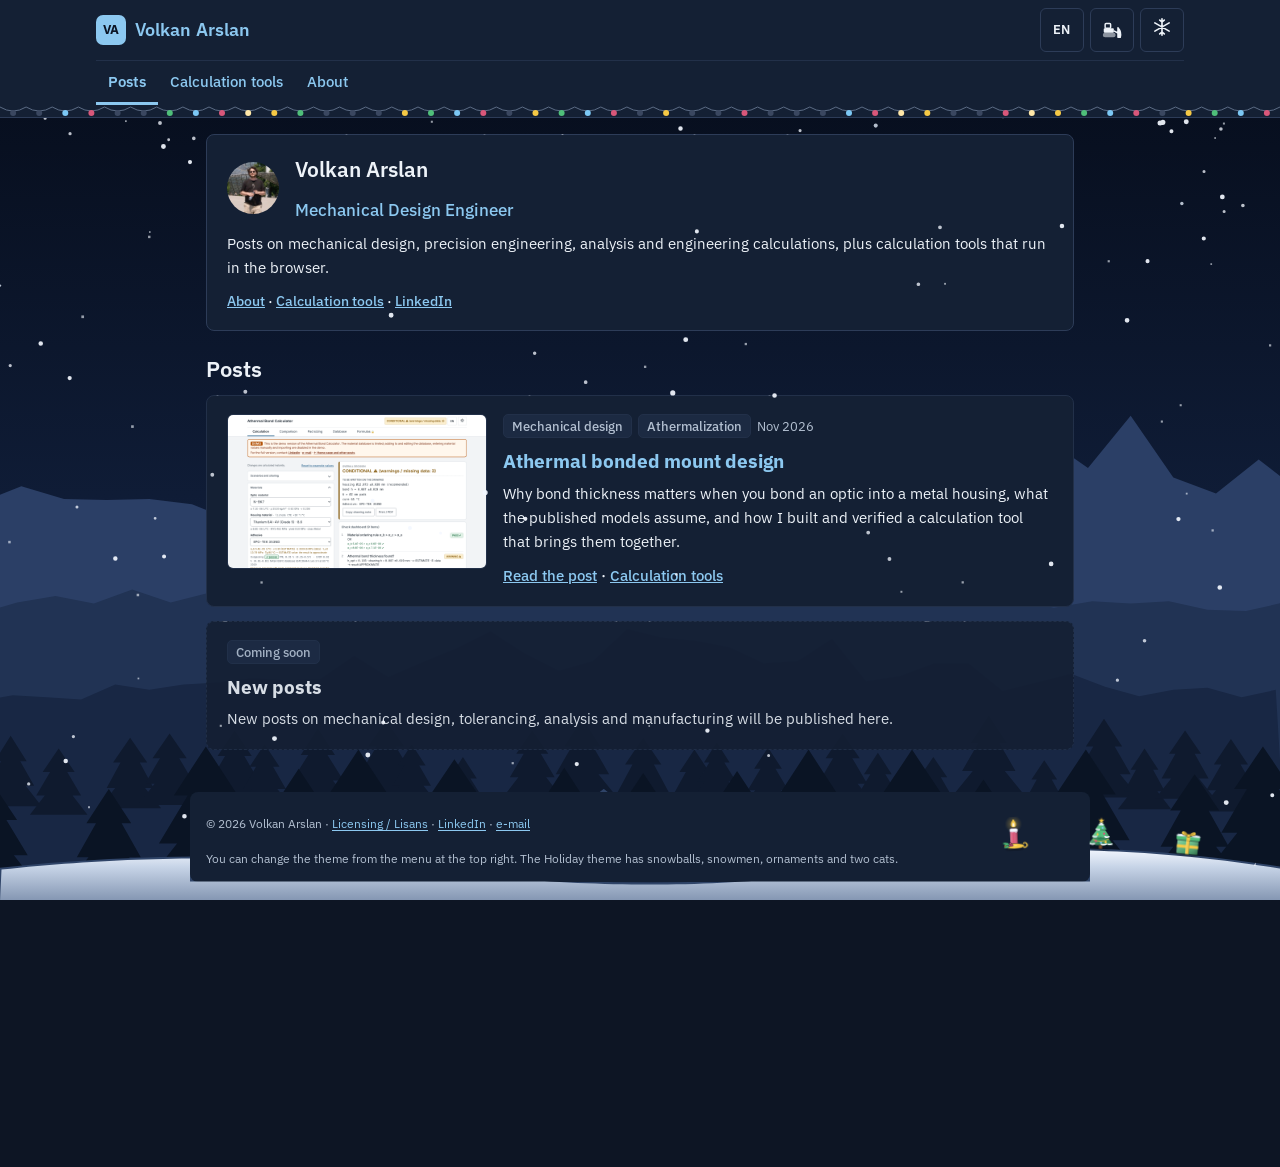
==== index.html @ e4f668a0 "Update index.html" ====
<!DOCTYPE html>
<html lang="en">
<head>
<meta charset="utf-8">
<meta name="viewport" content="width=device-width, initial-scale=1, viewport-fit=cover">
<title>Volkan Arslan — Yazılar</title>
<meta name="description" content="Volkan Arslan, mechanical design engineer: posts on mechanical design, precision engineering, GD&T and analysis, and browser-based engineering calculation tools.">
<meta name="author" content="Volkan Arslan">
<meta property="og:title" content="Volkan Arslan — Yazılar">
<meta property="og:description" content="Volkan Arslan, mechanical design engineer: posts on mechanical design, precision engineering, GD&T and analysis, and browser-based engineering calculation tools.">
<meta property="og:type" content="website">
<link rel="icon" href="data:image/svg+xml,%3Csvg xmlns='http://www.w3.org/2000/svg' viewBox='0 0 32 32'%3E%3Crect width='32' height='32' rx='7' fill='%231d5b88'/%3E%3Ctext x='16' y='21.5' font-family='Arial,sans-serif' font-size='14' font-weight='700' fill='%23fff' text-anchor='middle'%3EVA%3C/text%3E%3C/svg%3E">
<script>try{var __q=new URLSearchParams(location.search),__qt=__q.get("t"),__ql=__q.get("l");if(__qt&&/^(system|light|dark|holiday)$/.test(__qt))localStorage.setItem("va-site-tema",__qt);if(__ql&&/^(en|tr|de)$/.test(__ql))localStorage.setItem("athermal-bag-hesabi-v14-dil",__ql);if(__qt||__ql){__q.delete("t");__q.delete("l");var __s=__q.toString();history.replaceState(null,"",location.pathname+(__s?"?"+__s:"")+location.hash)}}catch(e){}</script>
<script>try{var __t=localStorage.getItem("va-site-tema");if(__t==="light"||__t==="dark"||__t==="holiday"){document.documentElement.setAttribute("data-theme",__t);var __v=false;if(__t==="holiday"){var __s=JSON.parse(localStorage.getItem("athermal-bag-hesabi-v14-yilbasi")||"{}").variant,__h=new Date().getHours();__v=__s==="day"||(__s!=="night"&&__h>=9&&__h<16&&!(window.matchMedia&&matchMedia("(prefers-color-scheme: dark)").matches))}if(__v)document.documentElement.setAttribute("data-hol-var","day");document.documentElement.style.colorScheme=__t==="holiday"?(__v?"light":"dark"):__t}}catch(e){}try{var __l=localStorage.getItem("athermal-bag-hesabi-v14-dil");document.documentElement.setAttribute("lang",__l==="tr"||__l==="de"?__l:"en")}catch(e){document.documentElement.setAttribute("lang","en")}</script>
<link rel="stylesheet" href="https://fonts.googleapis.com/css2?family=IBM+Plex+Mono:wght@400;500&family=IBM+Plex+Sans:wght@400;500;600&display=swap" media="print" onload="this.media='all'">
<link rel="stylesheet" href="assets/site.css">
</head>
<body>
<div id="app" class="site" data-page="home">
  <a class="skip" href="#main">İçeriğe geç</a>
  <header class="top">
    <div class="wrap">
      <div class="row1">
        <div>
          <h1><a class="brand" href="index.html" translate="no"><span class="mono" aria-hidden="true">VA</span>Volkan Arslan</a></h1>
        </div>
        <div class="hdrR">
          <div class="themebox langbox" translate="no">
            <button type="button" class="themebtn langbtn" id="langBtn" aria-haspopup="true" aria-expanded="false" aria-controls="langMenu" aria-label="Language / Dil: English">EN</button>
            <div class="thememenu langmenu" id="langMenu" role="radiogroup" aria-label="Language / Dil" hidden>
              <button type="button" role="radio" aria-checked="true" data-lang-opt="en" lang="en">English</button>
              <button type="button" role="radio" aria-checked="false" data-lang-opt="de" lang="de">Deutsch</button>
              <button type="button" role="radio" aria-checked="false" data-lang-opt="tr" lang="tr">Türkçe</button>
            </div>
          </div>
          <div class="themebox">
            <button type="button" class="themebtn" id="themeBtn" aria-haspopup="true" aria-expanded="false" aria-controls="themePop" aria-label="Tema: Sistem"><span id="themeIco" aria-hidden="true"></span></button>
            <div class="thememenu" id="themePop" hidden>
              <div id="themeMenu" role="radiogroup" aria-label="Tema">
                <button type="button" role="radio" aria-checked="true" data-theme-opt="system">Sistem</button>
                <button type="button" role="radio" aria-checked="false" data-theme-opt="light">Açık</button>
                <button type="button" role="radio" aria-checked="false" data-theme-opt="dark">Koyu</button>
                <button type="button" role="radio" aria-checked="false" data-theme-opt="holiday">Yılbaşı</button>
              </div>
              <div id="holMenuX" class="thx" hidden>
                <button type="button" id="holRunBtn" aria-pressed="true">Karı durdur</button>
                <button type="button" id="holSetBtn" aria-haspopup="dialog">Yılbaşı efektleri…</button>
              </div>
            </div>
          </div>
        </div>
      </div>
      <nav class="tabs sitenav" aria-label="Site">
        <a href="index.html" data-nav="home">Yazılar</a>
        <a href="tools.html" data-nav="tools">Hesaplama araçları</a>
        <a href="about.html" data-nav="about">Hakkımda</a>
      </nav>
    </div>
  </header>
  <main class="wrap site-main" id="main">
    <div role="tabpanel" id="sitePane" aria-label="İçerik">
      <section class="card intro" aria-labelledby="introName">
        <div class="hero-id">
          <img class="avatar sm" src="assets/avatar.jpg" alt="Volkan Arslan" width="240" height="240">
          <div>
            <p class="intro-name" id="introName"><span translate="no">Volkan Arslan</span></p>
            <p class="hero-role">Mekanik Tasarım Mühendisi</p>
          </div>
        </div>
        <p>Mekanik tasarım, hassas mühendislik, analiz ve mühendislik hesapları üzerine yazılar ve tarayıcıda çalışan hesap araçları.</p>
        <p class="intro-links"><a href="about.html">Hakkımda</a> · <a href="tools.html">Hesaplama araçları</a> · <a href="https://www.linkedin.com/in/arslanvolkan" target="_blank" rel="noopener noreferrer">LinkedIn</a></p>
      </section>

      <section id="posts" aria-labelledby="h-posts">
        <h2 class="feed-h" id="h-posts">Yazılar</h2>
        <article class="card post-card feed">
          <a class="pc-img" href="posts/athermal-bonding.html" tabindex="-1" aria-hidden="true"><img src="assets/athermal-demo.png" alt="" width="1280" height="760" loading="lazy"></a>
          <div class="pc-body">
            <p class="pc-meta"><span class="tag">Mekanik tasarım</span> <span class="tag">Athermalizasyon</span> <span class="pc-date">Kasım 2026</span></p>
            <h3><a href="posts/athermal-bonding.html">Athermal yapıştırma tasarımı</a></h3>
            <p>Optiği metal yuvaya yapıştırırken bağ kalınlığı neden önemli, literatürdeki modeller neyi varsayıyor ve bunları bir araya getiren bir hesap aracını nasıl kurup doğruladım.</p>
            <p class="pc-links"><a href="posts/athermal-bonding.html">Yazıyı oku</a> · <a href="tools.html">Hesaplama araçları</a></p>
          </div>
        </article>
        <article class="card post-card feed soon">
          <div class="pc-body">
            <p class="pc-meta"><span class="tag">Yakında</span></p>
            <h3>Yeni yazılar</h3>
            <p>Mekanik tasarım, toleranslandırma, analiz ve üretim üzerine yeni yazılar burada yayınlanacak.</p>
          </div>
        </article>
      </section>
    </div>
  </main>
  <footer class="wrap">
    <p><span translate="no">© 2026 Volkan Arslan</span> · <a href="license.html">Licensing / Lisans</a> · <a href="https://www.linkedin.com/in/arslanvolkan" target="_blank" rel="noopener noreferrer">LinkedIn</a> · <a href="#" class="site-mail">e-posta</a></p>
    <p>Temayı sağ üstteki menüden değiştirebilirsiniz. Yılbaşı temasında kar topu, kardan adam, süsler ve iki kedi var.</p>
  </footer>
</div>
<script src="assets/site.js"></script>
</body>
</html>
---- assets/site.css ----
:root{
  color-scheme: light;
  --bg:#f2f4f6; --surface:#ffffff; --surface2:#e9edf1; --ink:#15202b; --ink2:#46535f; --line:#cfd7de; --line2:#e1e6ea; --field-line:#7d8a96; --ph:#5d6a76;
  --accent:#1d5b88; --accent-ink:#ffffff; --focus:#0b63c4;
  --ok:#14683a; --ok-bg:#e1f2e7; --warn:#7f5200; --warn-bg:#fcefcf; --fail:#a1242a; --fail-bg:#fae3e2;
  --nodata:#46525d; --nodata-bg:#e4e9ed; --info:#195689; --info-bg:#dfecf8;
  --c-bond:#b4500f; --c-d1:#16783d; --c-d2:#7a3fa8; --c-d3:#8a6200; --c-d4:#b0177d; --c-d5:#1a6aa8; --asm:#9a4a08; --asm-bg:#fde3c8; --sel-bg:#fff2cc; --hatch:#aab4be;
  --font:'IBM Plex Sans', system-ui, -apple-system, 'Segoe UI', Roboto, 'Noto Sans', Arial, sans-serif;
  --mono:'IBM Plex Mono', ui-monospace, 'SF Mono', Menlo, Consolas, 'Roboto Mono', 'Noto Sans Mono', 'DejaVu Sans Mono', 'Droid Sans Mono', monospace;
}
@media (prefers-color-scheme: dark){
  :root:not([data-theme="light"]){
    color-scheme: dark;
    --bg:#10151a; --surface:#182028; --surface2:#212b35; --ink:#e5ebf0; --ink2:#a2afbc; --line:#334150; --line2:#27323d; --field-line:#6d7f91; --ph:#98a6b3;
    --accent:#74b3e4; --accent-ink:#0c1218; --focus:#8cc4f5;
    --ok:#83d6a0; --ok-bg:#16301f; --warn:#f0c468; --warn-bg:#3a2d0f; --fail:#ff9d9a; --fail-bg:#3f1c1c;
    --nodata:#aab5c0; --nodata-bg:#28323b; --info:#8fc4f3; --info-bg:#172c41;
  --c-bond:#f2a15f; --c-d1:#7fd79e; --c-d2:#c9a0ee; --c-d3:#e8c15a; --c-d4:#ffb3e6; --c-d5:#5fd4d0; --asm:#f5b27a; --asm-bg:#4a2c12; --sel-bg:#3b3515; --hatch:#4b5a68;
  }
}
/* açık tema açıkça seçildiyse (sistem koyu olsa da) tüm değişkenler yeniden yazılır: tarayıcıdaki iç içe medya/:not işleme farklarına bağlı kalmaz */
:root[data-theme="light"]{

  color-scheme: light;
  --bg:#f2f4f6; --surface:#ffffff; --surface2:#e9edf1; --ink:#15202b; --ink2:#46535f; --line:#cfd7de; --line2:#e1e6ea; --field-line:#7d8a96; --ph:#5d6a76;
  --accent:#1d5b88; --accent-ink:#ffffff; --focus:#0b63c4;
  --ok:#14683a; --ok-bg:#e1f2e7; --warn:#7f5200; --warn-bg:#fcefcf; --fail:#a1242a; --fail-bg:#fae3e2;
  --nodata:#46525d; --nodata-bg:#e4e9ed; --info:#195689; --info-bg:#dfecf8;
  --c-bond:#b4500f; --c-d1:#16783d; --c-d2:#7a3fa8; --c-d3:#8a6200; --c-d4:#b0177d; --c-d5:#1a6aa8; --asm:#9a4a08; --asm-bg:#fde3c8; --sel-bg:#fff2cc; --hatch:#aab4be;
  --font:'IBM Plex Sans', system-ui, -apple-system, 'Segoe UI', Roboto, 'Noto Sans', Arial, sans-serif;
  --mono:'IBM Plex Mono', ui-monospace, 'SF Mono', Menlo, Consolas, 'Roboto Mono', 'Noto Sans Mono', 'DejaVu Sans Mono', 'Droid Sans Mono', monospace;
}
:root[data-theme="dark"]{
  color-scheme: dark;
  --bg:#10151a; --surface:#182028; --surface2:#212b35; --ink:#e5ebf0; --ink2:#a2afbc; --line:#334150; --line2:#27323d; --field-line:#6d7f91; --ph:#98a6b3;
  --accent:#74b3e4; --accent-ink:#0c1218; --focus:#8cc4f5;
  --ok:#83d6a0; --ok-bg:#16301f; --warn:#f0c468; --warn-bg:#3a2d0f; --fail:#ff9d9a; --fail-bg:#3f1c1c;
  --nodata:#aab5c0; --nodata-bg:#28323b; --info:#8fc4f3; --info-bg:#172c41;
  --c-bond:#f2a15f; --c-d1:#7fd79e; --c-d2:#c9a0ee; --c-d3:#e8c15a; --c-d4:#ffb3e6; --c-d5:#5fd4d0; --asm:#f5b27a; --asm-bg:#4a2c12; --sel-bg:#3b3515; --hatch:#4b5a68;
}
/* Yılbaşı teması (dekor renkleri --hx-* yalnız holiday.js içinde): palet ayrı bir jeton kümesi; açık "karlı gün" türevi aynı adlarla eklenebilir */
:root[data-theme="holiday"]{
  color-scheme: dark;
  --bg:#0d1524; --surface:#142034; --surface2:#1c2a42; --ink:#edf2f8; --ink2:#b2bfd0; --line:#2d3c58; --line2:#223049; --field-line:#7a8dab; --ph:#9dabbf;
  --accent:#8cc8f0; --accent-ink:#0b1424; --focus:#ffd479;
  --ok:#83d6a0; --ok-bg:#16301f; --warn:#f0c468; --warn-bg:#3a2d0f; --fail:#ff9d9a; --fail-bg:#3f1c1c;
  --nodata:#aab5c0; --nodata-bg:#28323b; --info:#8fc4f3; --info-bg:#172c41;
  --c-bond:#f2a15f; --c-d1:#7fd79e; --c-d2:#c9a0ee; --c-d3:#e8c15a; --c-d4:#ffb3e6; --c-d5:#5fd4d0; --asm:#f5b27a; --asm-bg:#4a2c12; --sel-bg:#3b3515; --hatch:#4b5a68;
}
/* Yılbaşı "karlı gün" varyantı: aynı jeton adları, ayrı blok; seçim ayarlar panelinden (data-hol-var="day") */
:root[data-theme="holiday"][data-hol-var="day"]{
  color-scheme: light;
  --bg:#e4edf7; --surface:#f8fbff; --surface2:#e6eef8; --ink:#14202e; --ink2:#415163; --line:#b5c5d8; --line2:#d3deea; --field-line:#6a7e96; --ph:#51627a;
  --accent:#1a5a91; --accent-ink:#ffffff; --focus:#0b63c4;
  --ok:#14683a; --ok-bg:#e1f2e7; --warn:#7f5200; --warn-bg:#fcefcf; --fail:#a1242a; --fail-bg:#fae3e2;
  --nodata:#46525d; --nodata-bg:#e4e9ed; --info:#195689; --info-bg:#dfecf8;
  --c-bond:#b4500f; --c-d1:#16783d; --c-d2:#7a3fa8; --c-d3:#8a6200; --c-d4:#b0177d; --c-d5:#1a6aa8; --asm:#9a4a08; --asm-bg:#fde3c8; --sel-bg:#fff2cc; --hatch:#aab4be;
}
*{box-sizing:border-box}
[hidden]{display:none !important}
html{-webkit-text-size-adjust:100%}
body{margin:0;background:var(--bg);color:var(--ink);font:15px/1.45 var(--font);font-variant-numeric:tabular-nums;overflow-x:hidden}
button,input,select{font:inherit;color:inherit}
:focus-visible{outline:3px solid var(--focus);outline-offset:2px;border-radius:4px}
.wrap{max-width:1120px;margin:0 auto;padding-left:max(16px, env(safe-area-inset-left, 0px));padding-right:max(16px, env(safe-area-inset-right, 0px))}

/* üst çubuk */
.top{position:sticky;top:env(safe-area-inset-top, 0px);z-index:30;background:var(--surface);border-bottom:1px solid var(--line)}
.top .row1{display:flex;align-items:center;justify-content:space-between;gap:10px;padding-top:3px;padding-bottom:3px}
.top .row1>div{min-width:0}
.top h1{font-size:15px;line-height:1.2;margin:0;font-weight:600;letter-spacing:.005em;overflow:hidden;display:-webkit-box;-webkit-box-orient:vertical;-webkit-line-clamp:2;line-clamp:2;overflow-wrap:anywhere}
.chip{display:inline-block;border-radius:5px;padding:3px 9px;font-weight:600;font-size:13px;line-height:1.35;border:1px solid transparent;white-space:nowrap}
.top .chip{min-height:44px;display:inline-flex;align-items:center;flex:none;cursor:pointer}
.top .chip .cf{display:none}
.s-ok{color:var(--ok);background:var(--ok-bg);border-color:var(--ok);border-color:color-mix(in srgb,var(--ok) 35%,transparent)}
.s-warn{color:var(--warn);background:var(--warn-bg);border-color:var(--warn);border-color:color-mix(in srgb,var(--warn) 35%,transparent)}
.s-fail{color:var(--fail);background:var(--fail-bg);border-color:var(--fail);border-color:color-mix(in srgb,var(--fail) 35%,transparent)}
.s-nodata{color:var(--nodata);background:var(--nodata-bg);border-color:var(--nodata);border-color:color-mix(in srgb,var(--nodata) 35%,transparent)}
.s-info{color:var(--info);background:var(--info-bg);border-color:var(--info);border-color:color-mix(in srgb,var(--info) 35%,transparent)}
.s-none{color:var(--ink2);background:transparent;border-color:var(--line)}
.tabs{display:flex;gap:0;border-top:1px solid var(--line2)}
.tabs button{flex:1 1 auto;min-width:0;padding:0 6px;min-height:44px;background:transparent;border:0;border-bottom:3px solid transparent;font-weight:500;color:var(--ink2);cursor:pointer}
.tabs button[aria-selected="true"]{color:var(--ink);border-bottom-color:var(--accent);font-weight:600}

/* düzen */
main{display:grid;grid-template-columns:minmax(0,1fr);gap:16px;padding-top:14px;padding-bottom:40px}
#app[data-view="in"] #outPane,#app[data-view="in"] #cmpPane,#app[data-view="in"] #dbPane,#app[data-view="in"] #adhPane,#app[data-view="in"] #fxPane{display:none}
#app[data-view="out"] #inPane,#app[data-view="out"] #cmpPane,#app[data-view="out"] #dbPane,#app[data-view="out"] #adhPane,#app[data-view="out"] #fxPane{display:none}
#app[data-view="cmp"] #inPane,#app[data-view="cmp"] #outPane,#app[data-view="cmp"] #dbPane,#app[data-view="cmp"] #adhPane,#app[data-view="cmp"] #fxPane{display:none}
#app[data-view="db"] #inPane,#app[data-view="db"] #outPane,#app[data-view="db"] #cmpPane,#app[data-view="db"] #adhPane,#app[data-view="db"] #fxPane{display:none}
#app[data-view="adh"] #inPane,#app[data-view="adh"] #outPane,#app[data-view="adh"] #cmpPane,#app[data-view="adh"] #dbPane,#app[data-view="adh"] #fxPane{display:none}
#app[data-view="fx"] #inPane,#app[data-view="fx"] #outPane,#app[data-view="fx"] #cmpPane,#app[data-view="fx"] #dbPane,#app[data-view="fx"] #adhPane{display:none}
.tabs .td{display:none}
@media (min-width:900px){
  .tabs #tabOut{display:none}
  .tabs .tm{display:none}.tabs .td{display:inline}
  .tabs button{flex:0 0 auto;padding:0 26px}
  main{grid-template-columns:minmax(340px,430px) 1fr;align-items:start;gap:22px}
  #app[data-view="in"] #outPane,#app[data-view="in"] #inPane,#app[data-view="out"] #outPane,#app[data-view="out"] #inPane{display:block}
  #app[data-view="in"] #cmpPane,#app[data-view="out"] #cmpPane,#app[data-view="in"] #adhPane,#app[data-view="out"] #adhPane,#app[data-view="in"] #fxPane,#app[data-view="out"] #fxPane{display:none}
  #app[data-view="cmp"] main,#app[data-view="db"] main,#app[data-view="adh"] main,#app[data-view="fx"] main{grid-template-columns:minmax(0,1fr)}
  #app[data-view="cmp"] #cmpPane,#app[data-view="db"] #dbPane,#app[data-view="adh"] #adhPane,#app[data-view="fx"] #fxPane{display:block}
  #cmp .cards{display:none}#cmp .cmpt{display:block}#cmp .wideonly{display:inline-block}
  .top .chip{max-width:none;min-height:34px}
  .top .chip .cf{display:inline}.top .chip .cs{display:none}
    .top .row1{padding-top:8px;padding-bottom:8px}
    .top h1{font-size:18px}
  #outPane{position:sticky;top:calc(var(--hdr, 56px) + 12px);max-height:calc(100vh - var(--hdr, 56px) - 24px);max-height:calc(100dvh - var(--hdr, 56px) - 24px);overflow:auto;overscroll-behavior:contain;padding-right:2px}
}

/* girdiler */
details.grp{background:var(--surface);border:1px solid var(--line);border-radius:8px;margin-bottom:10px}
details.grp>summary{list-style:none;cursor:pointer;padding:12px 14px;min-height:44px;font-weight:600;display:flex;align-items:center;justify-content:space-between;gap:8px}
details.grp>summary::-webkit-details-marker{display:none}
details.grp>summary .gt{flex:1;min-width:0}
.gb{display:inline-flex;align-items:center;gap:8px;flex:none}
.badge{font-size:12px;font-weight:500;color:var(--info);background:var(--info-bg);border-radius:10px;padding:1px 8px;white-space:nowrap}
.dot{width:10px;height:10px;border-radius:50%;background:var(--fail);flex:none}
.inhead{display:flex;align-items:center;justify-content:space-between;gap:10px;margin-bottom:8px}
.inhead .tgl{display:flex;align-items:center;gap:8px;min-height:40px;font-size:13px;color:var(--ink2);cursor:pointer}
.tgl{display:flex;align-items:center;gap:8px;min-height:44px;margin-top:4px;font-size:13px;color:var(--ink2);cursor:pointer}
.tgl input{width:22px;height:22px;flex:none;accent-color:var(--accent)}
.notice{font-size:12.5px;color:var(--info);background:var(--info-bg);border-radius:5px;padding:4px 8px;margin-top:4px}
.hint{margin:0}
.lnk{white-space:nowrap;background:none;border:0;padding:0 2px;min-height:40px;color:var(--accent);text-decoration:underline;cursor:pointer;font-size:14px;text-align:left}
.undo{display:flex;align-items:center;justify-content:space-between;gap:10px;background:var(--info-bg);color:var(--info);border-radius:6px;padding:2px 12px;margin-bottom:10px;font-size:14px}
details.grp>summary::after,details.xp>summary::after{content:"";width:8px;height:8px;border-right:2px solid var(--ink2);border-bottom:2px solid var(--ink2);transform:rotate(45deg);margin-right:3px;flex:none;transition:transform .12s}
details[open]>summary::after{transform:rotate(-135deg)}
details.grp .body{padding:2px 14px 14px;display:grid;grid-template-columns:minmax(0,1fr);gap:12px}
details.grp .body>*{min-width:0}
.fld{display:block}
.fld .lab{display:block;font-size:13px;color:var(--ink2);margin-bottom:3px}
.fld .lab b{font-weight:600;color:var(--ink)}
.fld .opt{display:inline-block;font-size:11px;line-height:1.5;color:var(--ink2);border:1px solid var(--line);border-radius:4px;padding:0 5px;margin-left:6px;vertical-align:1px;font-weight:400}
.fld .sym{font-family:var(--mono);font-size:12px;color:var(--ink2);margin-left:4px}
.ctl{min-width:0;max-width:100%;display:flex;align-items:stretch;border:1px solid var(--field-line);border-radius:6px;background:var(--surface);min-height:44px}
.ctl:focus-within{border-color:var(--focus);box-shadow:0 0 0 2px var(--focus);box-shadow:0 0 0 2px color-mix(in srgb,var(--focus) 35%,transparent)}
.ctl input,.ctl select{flex:1;min-width:0;background:transparent;border:0;padding:8px 10px;outline:none;font-variant-numeric:tabular-nums;font-size:16px}
.ctl input::placeholder{color:var(--ph);opacity:1}
.ctl select{width:100%;max-width:100%;text-overflow:ellipsis;appearance:auto}
.ctl .unit{display:flex;align-items:center;padding:0 10px;color:var(--ink2);font-size:13px;border-left:1px solid var(--line2);white-space:nowrap}
.ctl.bad{border-color:var(--fail);box-shadow:0 0 0 1px var(--fail)}
.fld .meta{font-size:12px;color:var(--ink2);margin-top:4px;overflow-wrap:anywhere}
.fld .meta.warnx{color:var(--warn)}
.fld .err{font-size:12px;color:var(--fail);margin-top:3px}
.hint{font-size:12px;color:var(--ink2);margin:0 0 2px}
.btnrow{display:flex;gap:8px;flex-wrap:wrap;margin-top:6px}
.btn{min-height:44px;padding:0 14px;border-radius:6px;border:1px solid var(--field-line);background:var(--surface);cursor:pointer;font-weight:500}
.btn:hover{background:var(--surface2)}

/* sonuçlar */
.card{background:var(--surface);border:1px solid var(--line);border-radius:8px;padding:14px;margin-bottom:12px}
.card h2{font-size:14px;margin:0 0 8px;font-weight:600;letter-spacing:.01em;color:var(--ink2);text-transform:none}
.verdict{border-left-width:6px}
.verdict.v-ok{border-left-color:var(--ok)}.verdict.v-warn{border-left-color:var(--warn)}.verdict.v-fail{border-left-color:var(--fail)}
.verdict .big{font-size:21px;font-weight:600;line-height:1.25;margin:2px 0 6px}
.verdict.v-ok .big{color:var(--ok)}.verdict.v-warn .big{color:var(--warn)}.verdict.v-fail .big{color:var(--fail)}
.note-line{font-size:13px;color:var(--ink2);margin:6px 0 0}
.draw{margin-top:10px;border-top:1px dashed var(--line);padding-top:10px}
.draw .t{font-size:12px;font-weight:600;color:var(--ink2);margin-bottom:5px}
.draw ul{list-style:none;margin:0;padding:0;display:grid;gap:4px}
.draw li{font-family:var(--mono);font-size:14px;overflow-wrap:anywhere}
.draw .warnbox{font-size:14px;color:var(--warn);background:var(--warn-bg);border-radius:6px;padding:8px 10px}
.invbox{color:var(--fail);background:var(--fail-bg);border:1px solid var(--fail);border:1px solid color-mix(in srgb,var(--fail) 40%,transparent);border-radius:6px;padding:10px 12px;margin-top:8px}
.invbox ul{margin:6px 0 0;padding-left:20px}
.invbox .lnk{white-space:normal;color:var(--fail);display:inline;min-height:0;padding:6px 0;font-size:inherit;line-height:1.5}
.invbox li{padding:2px 0}
ol.dash{list-style:none;margin:0;padding:0}
ol.dash>li{border-top:1px solid var(--line2)}
ol.dash>li:first-child{border-top:0}
ol.dash>li.dsep{border-top:2px solid var(--line);padding:10px 0 2px}
.dsh{font-size:12px;font-weight:600;text-transform:uppercase;letter-spacing:.04em;color:var(--ink2)}
ol.dash>li.dsep p{margin:3px 0 0;color:var(--ink2)}
ol.dash details>summary{list-style:none;cursor:pointer;display:grid;grid-template-columns:22px minmax(0,1fr) auto;gap:8px;align-items:start;padding:10px 0;min-height:44px}
ol.dash details>summary::-webkit-details-marker{display:none}
.dash .no{font-family:var(--mono);font-size:13px;color:var(--ink2);padding-top:2px}
.dash .lbl{font-weight:500}
.dash .val{font-size:14px;color:var(--ink);overflow-wrap:anywhere;margin-top:1px}
.dash .num{font-family:var(--mono);font-size:13.5px}
.dash .chip{font-size:12px;margin-top:1px}
.dash .more{padding:0 0 12px 30px;font-size:13px;color:var(--ink2)}
.dash .more p{margin:0 0 7px}
.dash .more p.k{margin-bottom:5px}
.dash .more .k{font-weight:600;color:var(--ink)}
.recs{list-style:none;margin:0;padding:0;display:grid;gap:10px}
.recs li{font-size:14px;padding-left:12px;border-left:3px solid var(--line)}
.recs li.f-fail{border-left-color:var(--fail)}.recs li.f-warn{border-left-color:var(--warn)}.recs li.f-nodata{border-left-color:var(--nodata)}.recs li.f-info{border-left-color:var(--info)}.recs li.f-ok{border-left-color:var(--ok)}
.recs p{margin:2px 0 4px}
.recs ul.split{margin:2px 0 0;padding-left:18px}.recs ul.split li{border:0;padding:0 0 5px;font-size:14px}
.recs details.more2>summary{cursor:pointer;color:var(--accent);font-size:13px;min-height:32px;display:flex;align-items:center}
.recs .rh{font-weight:600;font-size:13px;margin-bottom:1px}
details.xp{background:var(--surface);border:1px solid var(--line);border-radius:8px;margin-bottom:8px}
details.xp>summary{list-style:none;cursor:pointer;padding:11px 14px;min-height:44px;font-weight:600;display:flex;align-items:center;justify-content:space-between;gap:8px}
details.xp>summary::-webkit-details-marker{display:none}
details.xp .body{padding:0 14px 14px;font-size:13.5px}
.tw{overflow-x:auto;-webkit-overflow-scrolling:touch;margin:6px 0 8px}
table{border-collapse:collapse;width:100%;font-size:13px}
th,td{text-align:left;padding:5px 8px;border-bottom:1px solid var(--line2);vertical-align:top}
th{font-weight:600;color:var(--ink2);font-size:12px;white-space:nowrap}
td.n,th.n{text-align:right;white-space:nowrap;font-family:var(--mono);font-size:12.5px}
tr.hl td{background:var(--info-bg)}
.kv{display:grid;grid-template-columns:minmax(7rem,1fr) minmax(0,auto);gap:3px 12px;margin:6px 0}
.kv .k{color:var(--ink2);overflow-wrap:anywhere}
.kv .v{text-align:right;font-family:var(--mono);font-size:12.5px;white-space:normal;overflow-wrap:anywhere;min-width:0;max-width:100%}
.sub{font-size:12px;font-weight:600;color:var(--ink2);margin:12px 0 2px}
.small{font-size:12px;color:var(--ink2)}
.src{font-size:12px;color:var(--ink2);margin:6px 0 0;overflow-wrap:anywhere}
footer{padding:14px 0 28px;font-size:12px;color:var(--ink2)}
footer p{margin:0 0 4px}
@media (prefers-reduced-motion:reduce){*{transition:none!important}}

/* grafikler */
.gwrap{display:grid;grid-template-columns:minmax(0,1fr);gap:16px}
.gcard{container-type:inline-size}
@container (min-width:820px){.gwrap{grid-template-columns:repeat(2,minmax(0,1fr))}}
.gt{font-size:13px;font-weight:600;color:var(--ink2);margin-bottom:4px}
svg.chart{display:block;width:100%;height:auto;max-width:720px;margin:0 auto;overflow:visible}
svg .ln{fill:none;stroke-width:1.6;vector-effect:non-scaling-stroke;stroke-linejoin:round}
svg .ln.lens{stroke:var(--accent);stroke-width:3}
svg .ln.housing{stroke:var(--ink);stroke-width:2}
svg .ln.bond,svg .ln.pad{stroke:var(--c-bond);stroke-width:1.6}
svg .ln.hole{stroke:var(--fail);stroke-width:1.8;stroke-dasharray:7 2 1.5 2}
svg .hline{stroke:var(--hatch);stroke-width:1}svg .hatchfill{stroke:none}
svg .ln.axis{stroke:var(--ink2);stroke-width:.8;stroke-dasharray:6 3}
svg .ln.tol{stroke:var(--fail);stroke-width:1.2}
svg .dash{stroke-dasharray:5 3}
svg .ln.d1{stroke:var(--c-d1);stroke-width:1.8}svg .ln.d2{stroke:var(--c-d2);stroke-width:1.8}svg .ln.d3{stroke:var(--c-d3);stroke-width:1.8}svg .ln.d4{stroke:var(--c-d4);stroke-width:1.8}svg .ln.d5{stroke:var(--c-d5);stroke-width:1.8}
svg text{stroke:none;stroke-dasharray:none;font-variant-numeric:tabular-nums}
svg text[aria-hidden="true"].hal{user-select:none;-webkit-user-select:none;fill:none;stroke:var(--surface);stroke-width:3.5px;stroke-linejoin:round;stroke-linecap:round;stroke-dasharray:none;paint-order:normal}
svg .lb{font:600 11px var(--font);fill:var(--ink2)}
svg .gr{stroke:var(--line2);stroke-width:1;vector-effect:non-scaling-stroke}
svg .zero{stroke:var(--ink2);stroke-width:1;vector-effect:non-scaling-stroke}
svg .tk{font:11px var(--font);font-variant-numeric:tabular-nums;fill:var(--ink2)}
svg .vl{font:600 12px var(--font);font-variant-numeric:tabular-nums;fill:var(--ink)}
svg .ax{font:600 12px var(--font);fill:var(--ink2)}
svg .cv{fill:none;stroke-width:2.2;vector-effect:non-scaling-stroke;stroke-linejoin:round}
svg .cv.tmin{stroke:var(--accent)}svg .cv.tmax{stroke:var(--c-d2);stroke-dasharray:7 3}
svg .mk{stroke:var(--ink2);stroke-width:1.2;stroke-dasharray:4 3;vector-effect:non-scaling-stroke}svg .mk.mid{stroke:var(--ink);stroke-dasharray:none;stroke-width:1.6}
svg line.lim{stroke:var(--ok);stroke-width:1.6;stroke-dasharray:6 3;vector-effect:non-scaling-stroke}svg text.lim{fill:var(--ok)}
svg .xh{stroke:var(--focus);stroke-width:1.5;vector-effect:non-scaling-stroke}
svg .dpt{stroke:var(--surface);stroke-width:1.5}svg .dpt.tmin{fill:var(--accent)}svg .dpt.tmax{fill:var(--c-d2)}
svg .ldr{stroke:var(--ink2);stroke-width:.9}svg .ldot{fill:var(--ink2);stroke:none}
svg .hitl{fill:none;stroke:transparent;stroke-width:16;vector-effect:non-scaling-stroke;pointer-events:stroke;cursor:pointer}
svg.dimmed .ln{opacity:.22}svg.dimmed .ln.hl{opacity:1;stroke-width:3.6}
svg .hit:focus-visible{outline:none;stroke:var(--focus);stroke-width:2}
svg .hitb{fill:transparent;cursor:pointer}svg .hitb:focus-visible{outline:none;fill:var(--focus);fill-opacity:.14;stroke:var(--focus);stroke-width:2}
svg .bar{pointer-events:none}
svg .hit{fill:transparent;cursor:crosshair;touch-action:pan-y}
svg .bar.ok{fill:var(--accent)}svg .bar.over{fill:var(--fail)}svg .bar.lim{fill:var(--ok)}
svg rect.bar.lim{stroke:none;stroke-dasharray:none}
.legend{display:flex;flex-wrap:wrap;gap:4px 14px;margin-top:6px;font-size:12px;color:var(--ink2)}
.lg{display:inline-flex;align-items:center;gap:6px;font:inherit;color:inherit;text-align:left}
button.lg{background:none;border:0;border-radius:4px;padding:5px 4px;min-height:32px;cursor:pointer}
button.lg.on{background:var(--surface2);color:var(--ink);font-weight:600}
.cw{min-width:0}
.sw{display:inline-block;width:18px;height:0;border-top:3px solid var(--ink)}
.sw.lens,.sw.tmin{border-color:var(--accent)}.sw.housing{border-color:var(--ink)}.sw.bond{border-color:var(--c-bond)}.sw.hole,.sw.tol{border-color:var(--fail)}.sw.tmax{border-color:var(--c-d2)}.sw.hole{border-top-style:dashed}.sw.mk.mid{border-top-style:solid;border-color:var(--ink)}
.sw.d1{border-color:var(--c-d1)}.sw.d2{border-color:var(--c-d2)}.sw.d3{border-color:var(--c-d3)}.sw.d4{border-color:var(--c-d4)}.sw.d5{border-color:var(--c-d5)}
.sw.mk{border-color:var(--ink2)}.sw.lim{border-color:var(--ok)}
.sw.dash{border-top-style:dashed}
.tip{margin-top:6px;font-size:13px;color:var(--ink);background:var(--surface2);border-radius:5px;padding:6px 9px;min-height:32px}

/* karşılaştırma */
.cmp-sum{font-weight:600;color:var(--ink);margin:0 0 8px;overflow-wrap:anywhere}.cmp-sum.bad{color:var(--fail)}
details.how{margin:0 0 10px}details.how>summary{cursor:pointer;color:var(--accent);min-height:44px;display:flex;align-items:center;font-size:14px}
.cmp-ctl{display:flex;flex-wrap:wrap;gap:10px 14px;align-items:center;margin:6px 0 12px}
.fchips{display:flex;flex-wrap:wrap;gap:8px}
.wideonly{display:none}
.fchip{min-height:44px;padding:0 14px;border-radius:20px;border:1px solid var(--field-line);background:var(--surface);cursor:pointer;font-size:14px}
.fchip.on{background:var(--accent);color:var(--accent-ink);border-color:var(--accent)}
.srt{display:flex;align-items:center;gap:8px;font-size:13px;color:var(--ink2)}
.srt select{min-height:44px;border:1px solid var(--field-line);border-radius:6px;background:var(--surface);padding:0 8px;font-size:16px}
.cards{display:grid;gap:10px;grid-template-columns:minmax(0,1fr)}
.cmpt{display:none}
.cc{border:1px solid var(--line);border-radius:8px;padding:10px 12px;background:var(--surface)}
.cc.sel{background:var(--sel-bg);border-color:var(--asm)}
.cc header{display:flex;align-items:flex-start;justify-content:space-between;gap:8px}
.cn{font-weight:600;overflow-wrap:anywhere}.cno{font-family:var(--mono);color:var(--ink2);font-weight:400}
.cc header .chip{white-space:normal;text-align:right;max-width:55%;font-size:12px}
.ck{display:grid;grid-template-columns:repeat(2,minmax(0,1fr));gap:6px 12px;margin:8px 0}
.ck dt{font-size:12px;color:var(--ink2)}.ck dd{margin:0;font-family:var(--mono);font-size:14px}
.asm{font-size:12.5px;color:var(--asm);background:var(--asm-bg);border-radius:5px;padding:3px 8px;margin-bottom:6px}
.ca{display:flex;align-items:center;gap:8px;min-height:44px}
.btn.small{min-height:44px;font-size:14px}
.btn.small:disabled{color:var(--ok);font-weight:600;opacity:1;cursor:default;background:transparent}
/* veritabanı sekmesi */
#udb{display:grid;gap:12px;grid-template-columns:minmax(0,1fr)}
#udb>*{min-width:0}
#udb .inhead{display:block}
.seg{display:flex;flex-wrap:wrap;gap:6px}
.seg .btn{flex:1 1 auto;min-width:0;padding:0 10px}
.seg .btn[aria-pressed="true"]{background:var(--accent);color:var(--accent-ink);border-color:var(--accent)}
.uh2{font-size:15px;margin:2px 0 0;font-weight:600}
.ubar{display:grid;grid-template-columns:minmax(0,1fr) auto;gap:8px;align-items:stretch}
.ctl input[type="search"],.ctl input[type="file"]{font-size:16px}
.ctl textarea{flex:1;min-width:0;background:transparent;border:0;padding:8px 10px;outline:none;font:inherit;font-size:16px;color:inherit;min-height:72px;resize:vertical}
.ulist{list-style:none;margin:0;padding:0;display:grid;gap:8px}
.urow{background:var(--surface);border:1px solid var(--line);border-radius:8px;padding:10px 12px}
.urow .uh{display:flex;flex-wrap:wrap;align-items:center;gap:6px 8px;overflow-wrap:anywhere}
.urow .meta{font-size:12px;color:var(--ink2);margin-top:4px;overflow-wrap:anywhere}
.uact{display:flex;flex-wrap:wrap;align-items:center;gap:6px;margin-top:8px}
.uact .btn{padding:0 12px}
.cfm{font-size:13px;color:var(--ink2);overflow-wrap:anywhere}
.ubadge{font-size:11px;font-weight:500;border-radius:10px;padding:1px 8px;white-space:nowrap}
.ubadge.ed{color:var(--warn);background:var(--warn-bg)}
.ubadge.ad{color:var(--info);background:var(--info-bg)}
.btn.pri{background:var(--accent);color:var(--accent-ink);border-color:var(--accent)}
.btn.pri:hover{background:var(--accent);filter:brightness(1.08)}
.btn.pri:disabled{opacity:.5;cursor:default}
.notice.warn{color:var(--warn);background:var(--warn-bg)}
.uform .fld+.fld{margin-top:2px}
.umode{border:0;padding:0;margin:8px 0 0;display:grid;gap:2px}
.umode .tgl{align-items:flex-start;padding:4px 0}
.uiss{margin:6px 0;padding-left:18px;font-size:13px;overflow-wrap:anywhere}
.note-line.userdb{color:var(--info);background:var(--info-bg);border-radius:5px;padding:6px 10px;margin-top:8px;overflow-wrap:anywhere}
.seltag{display:inline-block;font-size:11px;font-weight:600;line-height:1.5;color:var(--asm);background:var(--asm-bg);border-radius:4px;padding:0 6px;margin-left:4px;vertical-align:1px}
.cmp-note{font-size:12.5px;color:var(--ink2);margin:0 0 8px}
.pickmsg{background:var(--ok-bg);color:var(--ok);border:1px solid var(--ok);border:1px solid color-mix(in srgb,var(--ok) 40%,transparent);border-radius:6px;padding:4px 12px;margin:0 0 10px;font-size:14px;scroll-margin-top:calc(var(--hdr,56px) + 8px)}
.pickmsg .lnk{color:var(--ok);margin-left:6px}
.selmark{font-weight:600;color:var(--ok)}
details.xp2>summary{cursor:pointer;color:var(--accent);min-height:40px;display:flex;align-items:center;font-size:14px}
details.xp2 .v{white-space:normal;text-align:right;overflow-wrap:anywhere}
.cc .kv{grid-template-columns:minmax(8rem,1fr) minmax(0,auto)}
.cc .kv .v{white-space:normal;text-align:right;max-width:100%;overflow-wrap:anywhere}
.cc .kv .chip{white-space:normal;text-align:right;display:inline-block}
.asmv{background:var(--asm-bg);color:var(--asm);border-radius:3px;padding:0 4px}
.cmpt{max-height:max(60vh, calc(100vh - var(--hdr,56px) - 150px));max-height:max(60vh, calc(100dvh - var(--hdr,56px) - 150px));overflow:auto;border:1px solid var(--line);border-radius:6px}
table.ct{font-size:12.5px;width:max-content;min-width:100%;border-collapse:separate;border-spacing:0}
table.ct thead tr.g th{top:0;height:26px;padding:3px 8px;font-size:11px;letter-spacing:.02em;text-transform:none;color:var(--ink2);background:var(--surface2);white-space:nowrap;text-align:left}
table.ct thead tr.h th{top:26px}
table.ct th.gbd,table.ct td.gbd{border-left:1px solid var(--line)}
table.ct th{position:sticky;top:0;background:var(--surface2);z-index:2;white-space:normal;max-width:130px;vertical-align:bottom;line-height:1.25}
table.ct td .btn.small{min-height:32px;padding:0 10px;width:100%}
table.ct td.sc.c0{padding-top:3px;padding-bottom:3px;vertical-align:middle}
.cmpt:focus-visible{outline:3px solid var(--focus);outline-offset:-3px}
table.ct td{white-space:nowrap}
table.ct td.n{text-align:right}
table.ct .sc{position:sticky;background:inherit;z-index:1}
table.ct th.sc{z-index:3;background:var(--surface2)}
table.ct .c0{left:0;width:112px;min-width:112px;max-width:112px}
table.ct .c1{left:112px;min-width:220px;box-shadow:inset -1px 0 0 var(--line)}
table.ct td.sc{background:var(--surface)}
table.ct tr.sel td{background:var(--sel-bg)}
table.ct .helper{color:var(--ink2);font-size:11.5px}
table.ct td.st.s-ok{color:var(--ok);background:var(--ok-bg)}table.ct td.st.s-warn{color:var(--warn);background:var(--warn-bg)}table.ct td.st.s-fail{color:var(--fail);background:var(--fail-bg)}table.ct td.st.s-nodata{color:var(--nodata);background:var(--nodata-bg)}
table.ct td.asmv{background:var(--asm-bg);color:var(--asm);border-radius:0}
footer a{display:inline-flex;align-items:center;min-height:44px;color:var(--accent);text-decoration:underline;text-underline-offset:2px}
.selnote{font-size:12.5px;color:var(--warn);margin:4px 0 0;font-weight:500}
table.ct td .selnote{white-space:normal;max-width:220px}
table.ct td .btn.small{min-height:30px}
@media (hover:hover){
  table.ct tbody tr:hover td{box-shadow:inset 0 0 0 999px rgba(127,127,127,.16)}
  table.ct tbody tr:hover td.c1{box-shadow:inset -1px 0 0 var(--line),inset 0 0 0 999px rgba(127,127,127,.16)}
}
@media (min-width:1400px){
  .wrap{max-width:1440px}
  main{grid-template-columns:minmax(360px,440px) 1fr}
}
@media (min-width:900px){
  #app[data-view="cmp"] .wrap{max-width:none}
}
details.lgd{margin-top:4px}
details.lgd .legend{margin-top:2px}
svg .lb.dimv{font-weight:500}
svg .win{fill:var(--accent);fill-opacity:.08;stroke:none}
.sw.win{border-top:8px solid var(--accent);opacity:.25;width:18px}
svg .pt{stroke:var(--surface);stroke-width:1.2}svg .pt.tmin{fill:var(--accent)}svg .pt.tmax{fill:var(--c-d2)}
svg text.mxl{font-weight:600;fill:var(--ink)}
.seg{display:inline-flex;border:1px solid var(--field-line);border-radius:6px;overflow:hidden;margin:0 0 6px}
.segb{min-height:44px;padding:0 12px;background:var(--surface);border:0;cursor:pointer;font-size:13px;color:var(--ink)}
.segb+.segb{border-left:1px solid var(--field-line)}
.segb.on{background:var(--accent);color:var(--accent-ink);font-weight:600}
.ctl .pm{flex:none;width:44px;min-height:44px;background:transparent;border:0;border-left:1px solid var(--line2);font-size:18px;font-weight:600;color:var(--accent);cursor:pointer}
.ineq{font-size:12.5px;margin-top:3px;display:flex;flex-wrap:wrap;gap:2px 8px}
.ineq .ok{color:var(--ok)}.ineq .bad{color:var(--fail);font-weight:600}
.housebox{margin:8px 0 2px}
.hlist{display:flex;flex-wrap:wrap;gap:6px;margin:4px 0}
.hbtn{min-height:44px;text-align:left}
@media (hover:hover){
  .tabs button:hover{color:var(--ink);background:var(--surface2)}
  .fchip:not(.on):hover,button.lg:hover,.segb:not(.on):hover{background:var(--surface2)}
  ol.dash summary:hover,details.grp>summary:hover,details.xp>summary:hover{background:var(--surface2);background:color-mix(in srgb,var(--surface2) 60%,transparent)}
}
#verdict:focus-visible{outline:3px solid var(--focus);outline-offset:2px}
@media (min-width:600px) and (max-width:899px){
  details.grp .body{grid-template-columns:repeat(2,minmax(0,1fr))}
  details.grp .body>.hint,details.grp .body>.btnrow,.fld[data-key=optic],.fld[data-key=housing],.fld[data-key=adh],.fld[data-key=weib]{grid-column:1/-1}
}
.hdrR{display:flex;align-items:center;gap:6px;flex:none}
.themebox{position:relative}
.themebtn{width:44px;height:44px;display:inline-flex;align-items:center;justify-content:center;background:transparent;border:1px solid var(--line);border-radius:6px;color:var(--ink);cursor:pointer;padding:0}
.themebtn:hover{background:var(--surface2)}
.thememenu{position:absolute;right:0;top:calc(100% + 4px);z-index:50;min-width:140px;background:var(--surface);border:1px solid var(--field-line);border-radius:8px;padding:4px;box-shadow:0 6px 18px rgba(0,0,0,.25);display:flex;flex-direction:column}
.thememenu[hidden]{display:none}
.thememenu button{min-height:44px;text-align:left;padding:0 12px;background:transparent;border:0;border-radius:6px;cursor:pointer;color:var(--ink);font-size:15px}
.thememenu button[aria-checked="true"]{background:var(--surface2);font-weight:600}
.langbtn{font-size:13px;font-weight:600;letter-spacing:.02em}
.langmenu button[aria-checked="true"]::after{content:" ✔"}
.thememenu button[aria-checked="true"]::after{content:" ✔";color:var(--accent)}
.thememenu button:hover{background:var(--surface2)}
.thememenu>#themeMenu{display:flex;flex-direction:column}
.thx{border-top:1px solid var(--line);margin-top:4px;padding-top:4px;display:flex;flex-direction:column}
.thx[hidden]{display:none}
.thx button{min-height:44px;text-align:left;padding:0 12px;background:transparent;border:0;border-radius:6px;cursor:pointer;color:var(--ink);font-size:15px;white-space:nowrap}
.thx button:hover{background:var(--surface2)}
.thx button[aria-disabled="true"]{opacity:.7;cursor:default}

.printonly{display:none}
.pin{width:100%;border-collapse:collapse;font-size:12px}
.pin th,.pin td{border-bottom:1px solid var(--line);padding:2px 6px;text-align:left;vertical-align:top}
.pin thead th{border-bottom:2px solid var(--ink)}
@page{size:A4;margin:14mm}
@media print{
  html:root,html:root[data-theme="dark"],html:root[data-theme="light"],html:root[data-theme="holiday"],html:root[data-theme="holiday"][data-hol-var]{
    color-scheme: light;
    --bg:#f2f4f6; --surface:#ffffff; --surface2:#e9edf1; --ink:#15202b; --ink2:#46535f; --line:#cfd7de; --line2:#e1e6ea; --field-line:#7d8a96; --ph:#5d6a76;
    --accent:#1d5b88; --accent-ink:#ffffff; --focus:#0b63c4;
    --ok:#14683a; --ok-bg:#e1f2e7; --warn:#7f5200; --warn-bg:#fcefcf; --fail:#a1242a; --fail-bg:#fae3e2;
    --nodata:#46525d; --nodata-bg:#e4e9ed; --info:#195689; --info-bg:#dfecf8;
    --c-bond:#b4500f; --c-d1:#16783d; --c-d2:#7a3fa8; --c-d3:#8a6200; --c-d4:#b0177d; --c-d5:#1a6aa8; --asm:#9a4a08; --asm-bg:#fde3c8; --sel-bg:#fff2cc; --hatch:#aab4be;
  }
  body{background:#fff;color:#000;font-size:11pt;-webkit-print-color-adjust:exact;print-color-adjust:exact}
  .top{position:static;border-bottom:1px solid #000}
  .top .tabs,.top .hdrR,#topChip,.themebox,.langbox,.inhead,.undo,.tip,.tgl,button:not(.keepprint),.lnk,.how,#cmpPane,#dbPane,#adhPane,#fxPane,#inPane,.more2 summary{display:none !important}
  #app[data-view] #outPane{display:block !important;position:static;max-height:none;overflow:visible}
  #app[data-view] main{display:block;padding-top:6px}
  .printonly{display:block}
  .card,.gcard,details.xp,details.xp2{break-inside:avoid;box-shadow:none;border:1px solid #888}
  details>summary{list-style:none}
  details.xp:not([open]),details.more2:not([open]),details.xp2:not([open]){display:none}
  details.xp>summary,details.xp2>summary{font-weight:600}
  svg.chart{max-width:16cm}
  .chip,.st,.verdict,.dash .st{-webkit-print-color-adjust:exact;print-color-adjust:exact;border:1px solid #000}
  .pin{break-inside:auto}
  footer.wrap{margin-top:10px;border-top:1px solid #000;padding-top:6px}
  details.lgd button{display:flex !important;border:0;background:none;padding:2px 0}
  a{color:#000;text-decoration:none}
}

.ineq{flex-direction:column;flex-wrap:nowrap;gap:2px}

select.ctl,select{color-scheme:inherit}
select option,select optgroup{background-color:var(--surface);color:var(--ink)}
select optgroup{font-weight:600;color:var(--ink2)}
select option:disabled{color:var(--ink2)}
.srt{max-width:100%}
.srt select{flex:1 1 0;min-width:0;max-width:100%;text-overflow:ellipsis}
.ineq>span{overflow-wrap:anywhere;min-width:0}
/* iki sütunlu satır: etiket / kutu / yardım metni ortak üç satırı paylaşır; bir hücredeki uzun yardım metni ya da iki satıra sarılan etiket komşu kutuyu kaydırmaz */
.pair{display:grid;grid-template-columns:minmax(0,3fr) minmax(0,2fr);grid-template-rows:auto auto auto;column-gap:12px;row-gap:0;align-items:start}
.pair>.fld{display:contents}
.pair>.fld:nth-child(1)>*{grid-column:1}
.pair>.fld:nth-child(2)>*{grid-column:2}
.pair>.fld>.lab{grid-row:1;align-self:end}
.pair>.fld>.ctl{grid-row:2;align-self:start}
.pair>.fld>.below{grid-row:3;min-width:0}
@media (min-width:600px) and (max-width:899px){.pair{grid-column:1/-1}}
.fld .lab{overflow-wrap:anywhere;hyphens:auto;-webkit-hyphens:auto}

/* madde 7: ısıl çekme baskın notu */
.thnote{margin:2px 0 10px 30px;padding:8px 10px;border-left:3px solid var(--warn);background:var(--surface2);border-radius:0 6px 6px 0;font-size:13px;color:var(--ink)}
.thnote .thsplit{margin-top:4px;color:var(--ink2);overflow-wrap:anywhere}
.recs .thnote{margin:8px 0 0}
.thmk{display:inline-block;margin-left:4px;min-width:18px;padding:0 4px;border:1px solid var(--warn);border-radius:9px;font-size:11px;line-height:16px;text-align:center;color:var(--warn);cursor:help;vertical-align:1px}
@media print{.thnote{break-inside:avoid;border-left-color:#000;background:none}}

/* σ_r grafiği denetimleri */
svg .mk.opt{stroke:var(--ok);stroke-dasharray:2 3}.sw.mk.opt{border-color:var(--ok);border-top-style:dotted}
svg .clipm{fill:var(--warn);font-size:11px}
.plotctl{display:grid;grid-template-columns:1fr;gap:8px;margin:8px 0}
.plotctl label{font-size:13px;color:var(--ink2)}
.plotctl .pc-zoom{display:flex;flex-direction:column;gap:2px}
.plotctl .pc-zoom input[type=range]{width:100%;min-height:44px;margin:0;accent-color:var(--accent)}
.plotctl .pc-x{display:grid;grid-template-columns:minmax(0,1fr) minmax(0,1fr);gap:12px}
.plotctl .pc-y{display:flex;flex-wrap:wrap;gap:8px;align-items:center}
.plotctl .pc-y .btn{min-height:44px;padding:0 14px}
.plotctl .err{margin:0}
@media (min-width:600px){.plotctl{grid-template-columns:minmax(160px,1.4fr) minmax(0,1.6fr) auto;align-items:end}.plotctl .err{grid-column:1/-1}.plotctl .pc-y{grid-column:1/-1}}

/* (i) formül açıklamaları */
button.info{display:inline-flex;align-items:center;justify-content:center;width:44px;height:44px;margin:-12px -6px -12px 2px;padding:0;border:0;background:transparent;color:var(--accent);cursor:pointer;vertical-align:middle;font:inherit}
button.info>span{display:inline-flex;align-items:center;justify-content:center;width:20px;height:20px;border:1.5px solid currentColor;border-radius:50%;font-size:12px;font-weight:700;font-style:italic;font-family:var(--mono,serif);line-height:1}
button.info:focus-visible{outline:2px solid var(--focus);outline-offset:-4px;border-radius:8px}
button.info[aria-expanded="true"]>span{background:var(--accent);color:var(--accent-ink)}
.tipbox{position:fixed;z-index:60;display:block;padding:10px 12px;background:var(--surface);color:var(--ink);border:1px solid var(--line);border-radius:8px;box-shadow:0 6px 24px rgba(0,0,0,.25);font-size:13px;line-height:1.45;font-weight:400;text-align:left;font-style:normal;overflow-wrap:anywhere}
.tipbox[hidden]{display:none}
.tipbox .idyn,.inforow .idyn{display:block;margin-top:6px;color:var(--ok)}
tr.inforow>td{padding:8px 10px;background:var(--surface2);font-size:13px;line-height:1.45;overflow-wrap:anywhere;white-space:normal}
tr.inforow[hidden]{display:none}

/* Veritabanı: aile grupları, kompakt satırlar */
.ufams{display:grid;gap:8px}
details.fam{border:1px solid var(--line);border-radius:8px;background:var(--surface2)}
details.fam>summary{list-style:none;cursor:pointer;display:flex;align-items:center;gap:8px;min-height:44px;padding:8px 12px;font-weight:600;font-size:14px;overflow-wrap:anywhere}
details.fam>summary::-webkit-details-marker{display:none}
details.fam>summary::before{content:"▸";flex:none;color:var(--ink2);transition:transform .12s}
details.fam[open]>summary::before{transform:rotate(90deg)}
details.fam>.ulist{padding:0 8px 8px}
.urow .uhead{display:flex;align-items:flex-start;justify-content:space-between;gap:6px}
.urow .uhead .uh{flex:1;min-width:0}
.urow .more{flex:none;width:44px;height:44px;margin:-8px -8px -8px 0;border:0;background:transparent;color:var(--ink2);font-size:20px;line-height:1;cursor:pointer;border-radius:8px}
.urow .more[aria-expanded="true"]{color:var(--accent);background:var(--surface2)}
.urow .usub{font-size:12px;color:var(--ink2);margin-top:2px;overflow-wrap:anywhere}
.uact[hidden]{display:none}
.udbt{margin-top:8px}
table.udt{font-size:13px}
table.udt th.n,table.udt td.n{text-align:right;font-variant-numeric:tabular-nums}
table.udt td{white-space:nowrap}
table.udt tr.urow{display:table-row;background:var(--surface);border:0;border-radius:0;padding:0}
table.udt tr.urow[hidden]{display:none}
table.udt th.un{text-align:left;font-weight:400;white-space:normal;min-width:11rem;max-width:26rem;overflow-wrap:anywhere;position:static;background:transparent}
table.udt tr.urow td,table.udt tr.urow th{border-top:1px solid var(--line2);padding:5px 8px;vertical-align:middle}
table.udt tr.famh th{position:sticky;top:0;text-align:left;background:var(--surface2);padding:0;border-top:1px solid var(--line);z-index:3;max-width:none}
table.udt .famb{display:block;width:100%;text-align:left;min-height:36px;padding:6px 10px;border:0;background:transparent;color:var(--ink);font:inherit;font-weight:600;cursor:pointer}
table.udt .famb::before{content:"▸ ";color:var(--ink2)}
table.udt .famb[aria-expanded="true"]::before{content:"▾ "}
table.udt td.uact{display:table-cell;white-space:normal;margin:0;width:1%;min-width:9.5rem}
table.udt td.uact .btn,table.udt td.uact .btn.small{width:auto;min-height:32px;padding:0 8px;margin:2px 4px 2px 0;white-space:nowrap;font-size:12.5px}
table.udt td.uact .cfm{display:inline-block;margin-right:4px;white-space:nowrap}
table.udt td{padding-left:6px;padding-right:6px}
@media (min-width:600px) and (max-width:1100px){table.udt{font-size:12px}table.udt th.un{min-width:8rem;max-width:17rem}table.udt td{white-space:normal;overflow-wrap:anywhere}table.udt td.uact{min-width:8.5rem}table.udt tr.urow td,table.udt tr.urow th{padding:5px 4px}}
/* etiketler (adım 9) */
.utags{display:inline-flex;flex-wrap:wrap;gap:4px;margin-left:6px;vertical-align:middle}
.utag{display:inline-block;padding:1px 8px;border-radius:10px;font-size:12px;line-height:18px;background:var(--surface2);border:1px solid var(--field-line);color:var(--ink)}
.tagbar{display:flex;flex-wrap:wrap;align-items:center;gap:8px;margin-top:6px}
.tagbar .tl{font-size:14px;color:var(--ink2)}
.tagpick{display:flex;flex-wrap:wrap;gap:4px 14px;padding:8px 0}
.tagpick .tgl{min-height:44px;display:inline-flex;align-items:center;gap:6px}
ul.tagl{list-style:none;margin:8px 0;padding:0;display:flex;flex-direction:column;gap:8px}
li.trow{display:flex;flex-wrap:wrap;align-items:center;gap:8px}
li.trow .tname{flex:1 1 140px;min-width:0;min-height:44px;font:inherit;padding:0 10px;border:1px solid var(--field-line);border-radius:8px;background:var(--surface);color:var(--ink)}
li.trow .tuse{font-size:13px;color:var(--ink2)}
li.trow .tname,.ubar #tagNew{font-size:16px}
.drawta{display:block;width:100%;margin-top:6px;font:inherit;font-size:16px;padding:8px;border:1px solid var(--field-line);border-radius:8px;background:var(--surface);color:var(--ink)}
.draw .btnrow{margin-top:8px}
.wbt{width:100%;table-layout:auto}.wbt th,.wbt td{white-space:normal;overflow-wrap:anywhere;vertical-align:top}.wbt th[scope=row]{font-weight:400;text-align:left}
.wbt td:last-child{min-width:64px}.wbt .ubadge{display:inline-block;margin:1px 3px 1px 0;white-space:nowrap}
.torn svg{width:100%;height:auto;display:block}svg .tb.tl{fill:var(--accent)}svg .tb.th{fill:var(--c-d2)}
table.ct.wbt{width:100%;min-width:0;table-layout:auto}table.ct.wbt th,table.ct.wbt td{white-space:normal;overflow-wrap:anywhere;max-width:none}
table.ct.wbt tbody th{position:static;background:transparent;vertical-align:top}table.ct.wbt thead th{position:static;vertical-align:bottom}
table.ct.torn-t{width:100%;min-width:0}table.ct.torn-t th,table.ct.torn-t td{white-space:normal;max-width:none}table.ct.torn-t thead th,table.ct.torn-t tbody th{position:static}
table.ct.torn-t th,table.ct.torn-t td{padding:4px 3px;font-size:11.5px;overflow-wrap:anywhere}table.ct.torn-t td.n{font-variant-numeric:tabular-nums}
table.ct.torn-t td.n{white-space:nowrap}table.ct.torn-t .mut{display:block;color:var(--ink2);font-size:11px}

/* yapıştırıcı dayanımı sekmesi (adım 10) */
.tabs{overflow-x:auto;scrollbar-width:none}.tabs::-webkit-scrollbar{display:none}.tabs button{white-space:nowrap}
.adhgrid{display:grid;grid-template-columns:minmax(0,1fr);gap:16px}
.adhgrid>*{min-width:0}
@media (min-width:900px){.adhgrid{grid-template-columns:minmax(0,1fr) minmax(0,1fr);align-items:start}.ag-sweep,.ag-apply,.ag-min{grid-column:1/-1}}
.arow{padding:8px 0;border-bottom:1px solid var(--line2);display:grid;grid-template-columns:minmax(0,1fr) auto;gap:2px 10px}.arow .an{font-weight:600}.arow .av{font-weight:600;text-align:right}.arow .af{grid-column:1/-1;color:var(--ink2);overflow-wrap:anywhere}.arow.warn .av{color:var(--ink2)}
.adhcs{display:grid;grid-template-columns:minmax(0,1fr);gap:10px;margin-top:10px}@media (min-width:600px){.adhcs{grid-template-columns:1fr 1fr}}
.adhc{position:relative;border:1px solid var(--line2);border-radius:10px;padding:10px;background:var(--surface);cursor:pointer}.adhc:hover{background:var(--surface2)}.adhc.sel{border:2px solid var(--accent);padding:9px;background:var(--surface2)}.adhc:focus-visible{outline:3px solid var(--focus);outline-offset:2px}.adhch{margin-bottom:6px;display:flex;flex-wrap:wrap;align-items:center;gap:6px}
.adhc .rdo{display:inline-flex;align-items:center;justify-content:center;width:18px;height:18px;border-radius:50%;border:2px solid var(--ink2);font-size:12px;line-height:1;font-weight:700;flex:none}.adhc.sel .rdo{background:var(--accent);border-color:var(--accent);color:var(--accent-ink)}
.adhhelp{margin-top:10px}.adhtitle{margin:0 2px 10px;font-size:20px}
.adhopts{list-style:none;margin:8px 0 0;padding:0;display:grid;gap:10px}.adhopt{border:1px solid var(--line2);border-radius:10px;padding:10px;background:var(--surface)}.adhoh{display:flex;flex-wrap:wrap;gap:8px;align-items:center;justify-content:space-between;margin-bottom:4px}.adhst.chg .chip:first-of-type{opacity:.75}.adhflags{display:flex;flex-wrap:wrap;gap:6px;align-items:center}
.adhline{padding:2px 0;overflow-wrap:anywhere}
.adhprev .big{font-size:18px;margin:4px 0}.adhsts{display:flex;flex-direction:column;gap:4px;margin:6px 0}.adhst{display:flex;flex-wrap:wrap;gap:6px;align-items:center}
.adhsw svg{width:100%;height:auto;display:block}svg .okreg{fill:var(--accent);opacity:.14}svg .selv{stroke:var(--ink);stroke-width:1.2;stroke-dasharray:4 3}
table.ct.adht{width:100%;min-width:0}table.ct.adht th,table.ct.adht td{white-space:normal;max-width:none}table.ct.adht thead th,table.ct.adht tbody th{position:static}
#adhMt{margin:4px 0}

/* gaz salınımı (NASA E595): durum rozeti metinli (yalnız renk değil), değerler tek satırda sarılır */
.gas{display:inline;overflow-wrap:anywhere}
.gas .gl{color:var(--ink2)}
.gchip{display:inline-block;border-radius:5px;padding:1px 7px;font-weight:600;font-size:12px;line-height:1.4;border:1px solid transparent;white-space:nowrap;vertical-align:baseline}
.gchip.gs-ok{background:var(--ok-bg);color:var(--ok);border-color:var(--ok)}
.gchip.gs-fail{background:var(--fail-bg);color:var(--fail);border-color:var(--fail)}
.gchip.gs-unk{background:var(--nodata-bg);color:var(--nodata);border-color:var(--line)}
.gas .gv{font-family:var(--mono);font-size:12px}
.gas .gb,.gas .gc{color:var(--ink2)}
.gas .gn{display:inline-block;color:var(--warn);font-size:12px}
.gas .gr{font-family:var(--mono);font-size:12px}
.ugas{margin-top:4px;font-size:12px;line-height:1.5}
.cgas{margin:6px 0 2px;font-size:12px;line-height:1.5}
td .gas{white-space:normal;min-width:150px;display:inline-block}
.cc .kv .gas{display:inline}
.gasline{margin-top:4px}
table.pin td .gas{display:inline}
@media print{.gchip{border:1px solid #000;background:none!important;color:#000!important}.gas .gn{color:#000}}

/* 5 sekme: dar ekranda sıkıştırmak yerine kaydırılır (etkin sekme görünür alana kaydırılır) */
@media (max-width:899px){.tabs button{flex:0 0 auto;padding:0 12px}}

/* yük durumu tabloları (madde 5 ve 7) */
.cstw{max-width:100%}
.cstab{min-width:420px}
.cstab tr.hl>td{background:var(--sel-bg,var(--surface2));font-weight:600}
.govb{display:inline-block;margin-left:4px;padding:1px 6px;border:1px solid var(--accent);border-radius:999px;font-size:11px;font-weight:600;color:var(--accent);white-space:nowrap}

/* YAKLAŞIK işareti (benzetmeyle tahmin edilmiş değer) */
.apxw{display:inline-flex;align-items:center;gap:4px;white-space:nowrap}
.apxs{font-weight:600;color:var(--ink2)}
.apx{display:inline-block;padding:1px 7px;border:1px solid var(--warn);border-radius:999px;background:var(--warn-bg);color:var(--warn);font-size:11px;font-weight:700;letter-spacing:.02em;cursor:help;line-height:1.5}
.apx:focus-visible{outline:2px solid var(--focus);outline-offset:2px}
.apxtx{font-size:13px;line-height:1.45}
.uapx{display:flex;flex-wrap:wrap;gap:6px;margin:2px 0}
.apxline{display:flex;flex-wrap:wrap;gap:8px}
@media print{[hidden].apxtx{display:inline !important;margin-left:4px}.apx{border-color:#000;color:#000;background:none}.apxw{white-space:normal;flex-wrap:wrap}}

/* Formüller sekmesi */
#fxPane{min-width:0}
.fx-top .fx-toc ul{margin:6px 0 0;padding:0;list-style:none;columns:2 14em;column-gap:20px}
.fx-toc li{display:flex;align-items:flex-start;gap:.4em;break-inside:avoid;padding:5px 0;line-height:1.35}
.fx-toc .fx-n{flex:none;min-width:1.5em;text-align:right;color:var(--ink2)}
.fx-toc a{color:var(--accent);display:block;flex:1 1 auto;min-width:0;min-height:22px}
.fx-legend{line-height:2}
.fx-grp{scroll-margin-top:calc(var(--hdr,56px) + 8px)}
.fx-grp .body{display:grid;gap:10px;min-width:0}
.fx-card{background:var(--surface);border:1px solid var(--line2);border-radius:8px;padding:10px 12px;min-width:0}
.fx-h{font-size:1rem;margin:0 0 6px;font-weight:600;color:var(--ink)}
.fx-id{font-family:var(--mono);font-size:.82rem;color:var(--ink2);margin-right:4px}
.fx-eq{background:var(--surface2);border-left:3px solid var(--accent);border-radius:6px;padding:8px 10px;margin:4px 0 8px;font-size:1.02rem;line-height:1.7;color:var(--ink);max-width:100%;overflow-wrap:anywhere;min-width:0}
.fx-eqline{display:block}
.fx-eqline.fx-cont{padding-left:1.5em}
.fx-eqline+.fx-eqline,.fx-when+.fx-eqline{margin-top:2px}
.fx-when{display:block;font-size:.85rem;color:var(--ink2);line-height:1.4}
.fr{display:inline-flex;flex-direction:column;vertical-align:middle;text-align:center;margin:0 2px;font-size:.92em;line-height:1.25}
.fr .fnu{border-bottom:1px solid currentColor;padding:0 2px}.fr .fde{padding:0 2px}
.fx-eq sub,.fx-vars sub{font-size:.72em}.fx-eq sup{font-size:.72em}
.fx-vars{margin:0 0 6px;display:grid;grid-template-columns:auto minmax(0,1fr);gap:2px 10px;font-size:.9rem}
.fx-vars>div{display:contents}.fx-vars dt{font-weight:600;white-space:nowrap;margin:0}.fx-vars dd{margin:0;color:var(--ink2);min-width:0;overflow-wrap:anywhere}
.fx-u{white-space:nowrap}
.fx-where,.fx-src,.fx-now,.fx-note{margin:4px 0 0;font-size:.9rem;overflow-wrap:anywhere}
.fx-note{color:var(--ink2)}
.fx-badge{display:inline-block;font-size:.75rem;font-weight:600;border-radius:4px;padding:1px 6px}
.b-src{background:var(--info-bg);color:var(--info)}.b-own{background:var(--warn-bg);color:var(--warn)}.b-def{background:var(--nodata-bg);color:var(--nodata)}
.fx-now .fx-v{font-family:var(--mono);color:var(--ink);display:inline-block;margin-right:12px}
.fx-tag{font-size:.75rem;border:1px solid var(--line);border-radius:4px;padding:0 5px;margin-left:6px;color:var(--ink2);font-weight:400}
.fx-off{opacity:.75}
.fx-foot{margin-top:12px}
#fxAll{min-height:44px}
@media (min-width:900px){ .fx-grp .body{grid-template-columns:repeat(2,minmax(0,1fr))} }
@media (max-width:420px){ .fx-eq{font-size:.95rem} }
.fx-etxt{margin-top:2px}

/* pad taraması grafiği (adım 7): her sınıf kendi stroke ve stroke-dasharray değerini yazar */
.plotwrap{position:relative;max-width:100%;outline:none}.plotwrap:focus-visible{outline:3px solid var(--focus);outline-offset:2px}
.plotwrap svg{display:block;max-width:100%;height:auto;touch-action:pan-y}
.plotwrap .tipbox{position:absolute;max-width:min(260px,86%)}.plotwrap .tipr{display:flex;align-items:center;gap:4px}
svg .regok{fill:var(--ok-bg);opacity:.6;stroke:none;stroke-dasharray:none}svg .regfail{fill:var(--fail-bg);opacity:.35;stroke:none;stroke-dasharray:none}
svg .pn3{stroke:var(--accent)}svg .pn4{stroke:var(--c-d1)}svg .pn6{stroke:var(--c-d2)}svg .pn8{stroke:var(--c-d3)}svg .pn12{stroke:var(--c-d4)}svg .pn16{stroke:var(--c-d5)}svg .pn24{stroke:var(--c-bond)}
svg .pcv{fill:none;stroke-width:1.4;vector-effect:non-scaling-stroke;stroke-linejoin:round}svg .pcv.psel{stroke-width:2.4}
svg polyline.pn3{stroke-dasharray:none}svg polyline.pn4{stroke-dasharray:6 3}svg polyline.pn6{stroke-dasharray:none}svg polyline.pn8{stroke-dasharray:2 3}svg polyline.pn12{stroke-dasharray:8 3 2 3}svg polyline.pn16{stroke-dasharray:none}svg polyline.pn24{stroke-dasharray:4 2}
svg polyline.hopt{stroke:var(--ink);stroke-width:1.6;stroke-dasharray:none}
svg path.pmk{fill:var(--surface);stroke-width:1.5;stroke-dasharray:none;vector-effect:non-scaling-stroke}svg line.fitn{stroke-width:1.5;stroke-dasharray:none;vector-effect:non-scaling-stroke}
svg circle.hsel{fill:var(--accent);stroke:var(--ink);stroke-width:2;stroke-dasharray:none}svg rect.hin{fill:none;stroke:var(--ink);stroke-width:1.6;stroke-dasharray:none}svg circle.hopts{fill:none;stroke:var(--ink);stroke-width:1.6;stroke-dasharray:none}
svg line.gr{stroke-dasharray:none}svg line.zero{stroke-dasharray:none}
.plegend{list-style:none;margin:8px 0 0;padding:0;display:grid;grid-template-columns:repeat(2,minmax(0,1fr));gap:4px 12px;font-size:13px}@media (min-width:700px){.plegend{grid-template-columns:repeat(3,minmax(0,1fr))}}
.plegend li{display:flex;align-items:center;gap:6px;min-width:0}.plegend li>span{overflow-wrap:anywhere}.plsw{flex:none}

.cstab .cl{display:none}
@media (max-width:600px){
  .tw.cstw{overflow:visible}
  table.ct.cstab{min-width:0;width:100%;display:block}
  table.ct.cstab thead{display:none}
  table.ct.cstab tbody{display:block}
  table.ct.cstab tr{display:block;border:1px solid var(--line);border-radius:8px;margin:0 0 8px;padding:6px 10px;background:var(--surface)}
  table.ct.cstab tr.hl{background:var(--sel-bg,var(--surface2));border-color:var(--accent);box-shadow:inset 3px 0 0 var(--accent)}
  table.ct.cstab td{display:flex;justify-content:space-between;gap:10px;white-space:normal;text-align:right;padding:2px 0;background:transparent!important}
  table.ct.cstab td.cn{display:block;text-align:left;font-weight:600;padding-bottom:4px}
  table.ct.cstab .cl{display:inline;color:var(--ink2);font-weight:400;text-align:left}
  table.ct.cstab td.n>.small{display:inline-block;margin-left:6px}
}

svg line.ldr{stroke:var(--ink2);stroke-width:1;stroke-dasharray:2 2;vector-effect:non-scaling-stroke}
svg rect.lbx{fill:var(--surface);stroke:var(--ink2);stroke-width:1;stroke-dasharray:none;vector-effect:non-scaling-stroke}
svg text.lbt{fill:var(--ink)}

.adhsort button.lnk[aria-pressed=true]{font-weight:700;text-decoration:none;color:var(--ink)}
.adhmin{margin:0 0 8px}

.adhmins{display:grid;grid-template-columns:repeat(auto-fit,minmax(240px,1fr));gap:8px;margin:0 0 8px}
.adhmins .adhmin{margin:0;border:1px solid var(--line);border-radius:8px;padding:8px 10px}

.cstab .cv{display:inline}@media (max-width:600px){table.ct.cstab td.n>.cv{text-align:right}}

svg .reglim{fill:var(--ink2);opacity:.2;stroke:none;stroke-dasharray:none;pointer-events:none}
table.ct tr.dimrow td{opacity:.55}
.adhout{opacity:.8}.adhlim{display:grid;grid-template-columns:repeat(auto-fit,minmax(200px,1fr));gap:4px 12px;margin:0 0 8px}.adhlim .small{grid-column:1/-1;margin:0}
#adh.adh-calc .adhgrid>*:not(.ag-loads){opacity:.55;transition:opacity .15s}#adh.adh-calc #adhApplyBtn{pointer-events:none}.adh-stale{opacity:.55}.adhcalc{margin:0 0 8px;color:var(--ink2)}.adhwait{margin:0 0 6px}
/* Pad sekmesi: ekran dışındaki kartların yerleşimi ertelenir (kartlar kalıcıdır, boyutları hatırlanır); yazdırmada her şey çizilir */
@media screen{#adh .card{content-visibility:auto;contain-intrinsic-size:auto 420px}}
@media print{#adh .card{content-visibility:visible}}
/* v2.9 belirsizlik bandı (Sonuç) */
.ucard .uh{font-size:14px;margin:14px 0 6px;font-weight:600}
.ucard .mono-line{font-family:"IBM Plex Mono",ui-monospace,monospace;font-size:13px;margin:2px 0}
.ucard td.f-ok{color:var(--ok);font-weight:600}.ucard td.f-fail{color:var(--fail);font-weight:600}
.ucard .ubest{border-left:3px solid var(--info);padding-left:8px}
.plotsvg.ubar svg{width:100%;max-width:520px;height:auto;display:block}
svg .ub-ax{stroke:var(--line);stroke-width:1}
svg .ub-rng{fill:var(--accent);opacity:.25}svg .ub-mid{fill:var(--accent);opacity:.75}
svg .ub-med{stroke:var(--ink);stroke-width:2}svg .ub-lim{stroke:var(--ok);stroke-width:1.6;stroke-dasharray:4 3}
.sw.ub-mid{border-color:var(--accent)}.sw.ub-rng{border-color:var(--accent);opacity:.35}.sw.ub-med{border-color:var(--ink)}.sw.ub-lim{border-top-style:dashed;border-color:var(--ok)}
/* v2.9 senaryolar ve paylaşım (Girdiler) */
.grp.scn .scn-row{display:flex;gap:8px;align-items:stretch;flex-wrap:wrap}.grp.scn .scn-row .ctl{flex:1 1 180px}
.grp.scn .uh{font-size:14px;margin:16px 0 6px;font-weight:600}
.scn-list{list-style:none;margin:10px 0 0;padding:0}
.scn-list li{display:flex;gap:8px;justify-content:space-between;align-items:center;flex-wrap:wrap;border-top:1px solid var(--line2);padding:8px 0}
.scn-list .scn-b{display:flex;gap:6px;flex-wrap:wrap}
.scn-msg{margin:8px 0;padding:6px 10px;border-radius:6px;font-size:14px;background:var(--surface2)}
.scn-msg.m-ok{color:var(--ok);background:var(--ok-bg)}.scn-msg.m-warn{color:var(--warn);background:var(--warn-bg)}
.scn-msg .lnk{min-height:0;display:inline}
.grp.scn textarea{width:100%;box-sizing:border-box;font-family:"IBM Plex Mono",ui-monospace,monospace;font-size:12px;border:0;background:transparent;color:var(--ink);resize:vertical;padding:6px 8px;word-break:break-all}
.scn-t td,.scn-t th{vertical-align:top}.scn-t .chip{font-size:12px;padding:2px 6px}
@media print{.grp.scn{display:none}}
.scn-t td,.scn-t th,.unc-t td,.unc-t th{white-space:normal;overflow-wrap:anywhere}.scn-t td .small{white-space:normal}
.ucard .ufix{margin:6px 0 0;padding-left:18px}
/* v2.9 QA düzeltmeleri */
@media print{#unc.how{display:block !important}#unc.how>summary{display:block !important;list-style:none;font-weight:600}#unc.how>summary::-webkit-details-marker{display:none}}
.ucard .ulg .lgi{display:inline-flex;align-items:center;gap:4px;white-space:nowrap}
.scn-list .scn-t{flex:1 1 220px;min-width:0;overflow-wrap:anywhere}
.scn-t th,.scn-t td{overflow-wrap:anywhere}
svg .uh-b{fill:var(--accent);opacity:.8}svg .uh-b.fail{fill:var(--fail);opacity:.75}
svg .ub-q{stroke:var(--ink2);stroke-width:1.2;stroke-dasharray:3 3}
.sw.uh-b{border-color:var(--accent)}.sw.uh-b.fail{border-color:var(--fail)}.sw.ub-q{border-top-style:dashed;border-color:var(--ink2)}
.ucard .ubest table{margin:6px 0}.ucard .warnx{color:var(--warn)}
/* v2.9 yazdırma sıkıştırma: büyük kartlar bölünebilir (boş sayfa kalmasın), küçük parçalar bölünmez; çizimler yan yana ve küçük; denetimler basılmaz */
@media print{
  @page{size:A4;margin:11mm 12mm}
  body{font-size:9pt;line-height:1.32}
  #results h2{font-size:11pt;margin:0 0 4px}
  #results section.card{break-inside:auto !important;padding:7px 9px;margin:0 0 6px;border-radius:4px}
  #results .verdict .big{font-size:14pt}
  .dash>li,.recs>li,.ubest,.gwrap>div,.ct,.unc-t,.pin,.plotsvg,.draw,.thnote,.legend{break-inside:avoid}
  #results h2,#results h3,.uh,h2.small{break-after:avoid}
  #results h2.small{margin:8px 2px 4px !important}
  details.pauto .nnote{display:none}
  .plotctl,.pc-zoom,.pc-x,.pc-y,.cw .err{display:none !important}
  .gwrap{display:grid !important;grid-template-columns:1fr 1fr;gap:8px;align-items:start}
  .gcard svg{width:100% !important;height:auto !important;max-height:8.2cm}
  .gcard .cw[data-k="stress"] svg,.gcard .cw[data-k="bar"] svg{max-height:6.5cm}
  details.lgd .legend,.gcard .legend{columns:2;column-gap:14px;display:block}
  details.lgd .legend>*,.gcard .legend>*{break-inside:avoid}
  .ucard .ubar svg{max-height:4.2cm;width:auto;max-width:100%}
  .dash .more,.recs li{font-size:8.6pt}
  .ct th,.ct td{padding:2px 5px}
  .pin2{display:grid;grid-template-columns:1fr 1fr;gap:10px;align-items:start}
  .pin2 .pin{width:100%;font-size:8.2pt}
  .pin th,.pin td{padding:1px 4px}
  footer.wrap{font-size:8pt;margin-top:6px;padding-top:4px;break-before:avoid}
}
@media print{.pin2 .pin td:nth-child(2){min-width:3.4cm}.pin2 .pin td:last-child{white-space:nowrap}}

/* ---- Kişisel site: uygulama style.css'inin üstüne (tema değişkenleri, kartlar, başlık, tema menüsü, yılbaşı kapakları ortak) ---- */
html{scroll-behavior:smooth;scroll-padding-top:calc(var(--hdr, 100px) + 12px)}
@media (prefers-reduced-motion: reduce){html{scroll-behavior:auto}}
#app.site main.site-main{display:block;max-width:900px;padding-top:16px;padding-bottom:28px}
#app.site footer{max-width:900px}
.skip{position:absolute;left:-9999px;top:0;z-index:50;background:var(--surface);color:var(--ink);padding:8px 12px;border-radius:6px}
.skip:focus{left:12px;top:8px}
.top h1{margin:0;font-size:18px;line-height:1.2}
.brand{display:inline-flex;align-items:center;gap:9px;color:var(--ink);text-decoration:none;font-weight:600;min-height:44px}
.brand .mono{display:inline-grid;place-items:center;width:30px;height:30px;border-radius:7px;background:var(--accent);color:var(--accent-ink);font-size:13px;font-weight:700;letter-spacing:.02em}
.sitenav{overflow-x:auto;scrollbar-width:none}
.sitenav::-webkit-scrollbar{display:none}
.sitenav a{flex:1 1 auto;display:flex;align-items:center;justify-content:center;white-space:nowrap;padding:0 12px;min-height:44px;border-bottom:3px solid transparent;color:var(--ink2);font-weight:500;text-decoration:none}
.sitenav a:hover{color:var(--ink)}
.sitenav a[aria-current="page"]{color:var(--ink);border-bottom-color:var(--accent);font-weight:600}
@media (max-width:599px){.sitenav a{flex:0 0 auto;padding:0 12px}}
#app.site .card{padding:18px 20px;margin-bottom:14px}
#app.site .card h2{font-size:19px;color:var(--ink);margin:0 0 10px;letter-spacing:0}
#app.site .card h3{font-size:16px;margin:0}
#app.site .card p{margin:0 0 10px;line-height:1.6}
#app.site .card p:last-child{margin-bottom:0}
#app.site a{color:var(--accent)}
#app.site .btn{display:inline-flex;align-items:center;justify-content:center;min-height:44px;padding:0 16px;border-radius:8px;border:1px solid var(--line);background:var(--surface);color:var(--ink);font-weight:500;text-decoration:none;cursor:pointer}
#app.site .btn.pri{background:var(--accent);border-color:var(--accent);color:var(--accent-ink)}
#app.site .btn:hover{border-color:var(--accent)}
#app.site .btnrow{display:flex;flex-wrap:wrap;gap:8px;margin:12px 0}
.hero{padding:22px 22px 18px}
.hero-id{display:flex;align-items:center;gap:16px;margin-bottom:12px}
.avatar{flex:none;display:grid;place-items:center;width:72px;height:72px;border-radius:50%;background:var(--accent);color:var(--accent-ink);font-size:26px;font-weight:600;letter-spacing:.02em}
#app.site .hero-name{font-size:28px;font-weight:600;line-height:1.15;margin:0 0 2px}
#app.site .hero-role{font-size:17px;font-weight:500;color:var(--accent);margin:0 0 2px}
#app.site .hero-meta{font-size:14px;color:var(--ink2);margin:0}
#app.site .lead{font-size:16px}
.tl{list-style:none;margin:0;padding:0}
.tl>li{position:relative;padding:0 0 16px 18px;border-left:2px solid var(--line2);margin-left:5px}
.tl>li:last-child{padding-bottom:2px}
.tl>li::before{content:"";position:absolute;left:-7px;top:5px;width:12px;height:12px;border-radius:50%;background:var(--surface);border:2px solid var(--accent)}
.tl-h{display:flex;flex-wrap:wrap;align-items:baseline;justify-content:space-between;gap:2px 12px}
.tl-d{font-size:13px;color:var(--ink2);white-space:nowrap}
#app.site .tl-o{font-size:14px;color:var(--ink2);margin:2px 0 8px}
#app.site .tl-o b{color:var(--accent);font-weight:600}
.tl ul{margin:0 0 4px;padding-left:20px;line-height:1.55}
.tl ul li{margin-bottom:3px}
.skills{display:grid;grid-template-columns:repeat(auto-fit,minmax(240px,1fr));gap:14px 18px}
.sk h3{font-size:14px !important;color:var(--accent);margin:0 0 6px !important}
.chips{list-style:none;margin:0;padding:0;display:flex;flex-wrap:wrap;gap:6px}
.chips li{font-size:13px;padding:3px 9px;border-radius:999px;background:var(--surface2);border:1px solid var(--line2);line-height:1.4}
.posts{display:grid;gap:14px}
.post-card{display:grid;grid-template-columns:minmax(0,260px) 1fr;gap:16px;border:1px solid var(--line2);border-radius:8px;padding:12px;background:var(--surface)}
.post-card.soon{grid-template-columns:1fr;border-style:dashed;opacity:.9}
.pc-img img{display:block;width:100%;height:auto;border-radius:6px;border:1px solid var(--line2)}
#app.site .pc-meta{display:flex;flex-wrap:wrap;align-items:center;gap:6px;font-size:12.5px;color:var(--ink2);margin:0 0 6px}
.tag{padding:1px 8px;border-radius:5px;background:var(--surface2);border:1px solid var(--line2);font-weight:500}
.pc-body h3{margin:0 0 6px !important}
.pc-body h3 a{text-decoration:none}
.pc-body h3 a:hover{text-decoration:underline}
#app.site .pc-links{font-weight:500}
@media (max-width:599px){.post-card{grid-template-columns:1fr}.hero-id{gap:12px}.avatar{width:56px;height:56px;font-size:20px}#app.site .hero-name{font-size:23px}}
.post-back{font-size:14px}
#app.site .post-title{font-size:26px;margin:2px 0 8px}
#app.site .post h3{font-size:17px;margin:18px 0 6px}
.post ul{padding-left:20px;line-height:1.6;margin:0 0 10px}
.post ul li{margin-bottom:4px}
.post-fig{margin:6px 0 12px}
.post-fig img{display:block;width:100%;height:auto;border-radius:8px;border:1px solid var(--line)}
.post-fig figcaption{font-size:13px;color:var(--ink2);margin-top:6px}
.refs{font-size:14px}
#app.site footer a{color:var(--accent)}
.intro{padding:16px 20px}
.intro .hero-id{margin-bottom:8px}
.avatar.sm{width:52px;height:52px;font-size:19px}
#app.site .intro-name{font-size:21px;font-weight:600;margin:0}
#app.site .intro-links{font-size:14px;font-weight:500}
#app.site .feed-h{font-size:22px;font-weight:600;margin:22px 0 10px;color:var(--ink)}
#app.site .feed-sub{color:var(--ink2);margin:-4px 0 12px}
.post-card.feed{margin-bottom:14px}
#app.site .post-card.feed h3{font-size:19px}
.sitenav a{flex:0 1 auto}
@media print{.sitenav,.hdrR,.skip{display:none !important}#app.site .card{break-inside:avoid}}
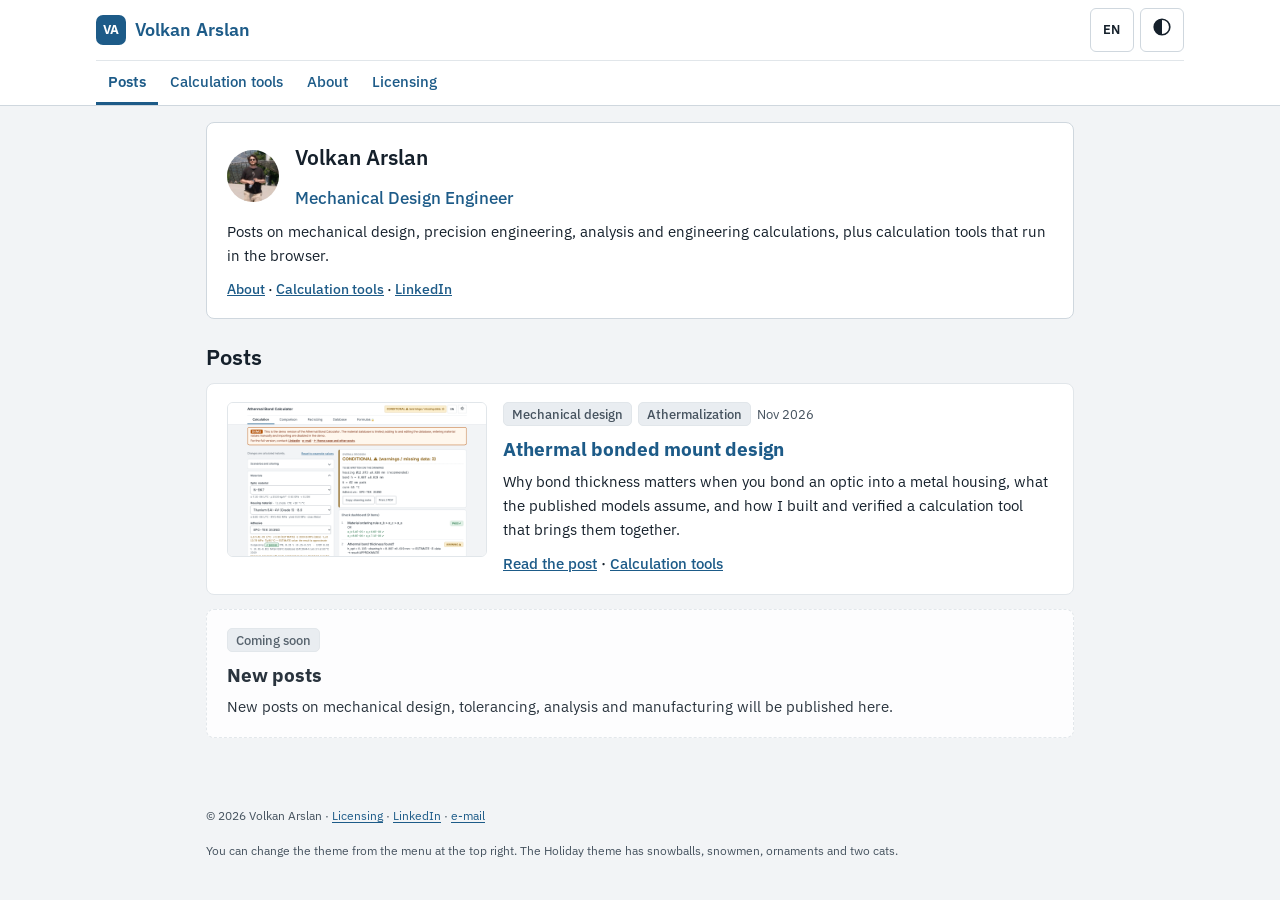
==== commit 488eb1fd: "Update index.html" ====
--- a/index.html
+++ b/index.html
@@ -54,6 +54,7 @@
         <a href="index.html" data-nav="home">Yazılar</a>
         <a href="tools.html" data-nav="tools">Hesaplama araçları</a>
         <a href="about.html" data-nav="about">Hakkımda</a>
+        <a href="license.html" data-nav="license">Lisans</a>
       </nav>
     </div>
   </header>
@@ -93,7 +94,7 @@
     </div>
   </main>
   <footer class="wrap">
-    <p><span translate="no">© 2026 Volkan Arslan</span> · <a href="license.html">Licensing / Lisans</a> · <a href="https://www.linkedin.com/in/arslanvolkan" target="_blank" rel="noopener noreferrer">LinkedIn</a> · <a href="#" class="site-mail">e-posta</a></p>
+    <p><span translate="no">© 2026 Volkan Arslan</span> · <a href="license.html">Lisans</a> · <a href="https://www.linkedin.com/in/arslanvolkan" target="_blank" rel="noopener noreferrer">LinkedIn</a> · <a href="#" class="site-mail">e-posta</a></p>
     <p>Temayı sağ üstteki menüden değiştirebilirsiniz. Yılbaşı temasında kar topu, kardan adam, süsler ve iki kedi var.</p>
   </footer>
 </div>
--- a/assets/site.css
+++ b/assets/site.css
@@ -769,7 +769,7 @@
 #app.site .btnrow{display:flex;flex-wrap:wrap;gap:8px;margin:12px 0}
 .hero{padding:22px 22px 18px}
 .hero-id{display:flex;align-items:center;gap:16px;margin-bottom:12px}
-.avatar{flex:none;display:grid;place-items:center;width:72px;height:72px;border-radius:50%;background:var(--accent);color:var(--accent-ink);font-size:26px;font-weight:600;letter-spacing:.02em}
+.avatar{object-fit:cover;flex:none;display:grid;place-items:center;width:72px;height:72px;border-radius:50%;background:var(--accent);color:var(--accent-ink);font-size:26px;font-weight:600;letter-spacing:.02em}
 #app.site .hero-name{font-size:28px;font-weight:600;line-height:1.15;margin:0 0 2px}
 #app.site .hero-role{font-size:17px;font-weight:500;color:var(--accent);margin:0 0 2px}
 #app.site .hero-meta{font-size:14px;color:var(--ink2);margin:0}
@@ -820,3 +820,5 @@
 #app.site .post-card.feed h3{font-size:19px}
 .sitenav a{flex:0 1 auto}
 @media print{.sitenav,.hdrR,.skip{display:none !important}#app.site .card{break-inside:avoid}}
+/* Yılbaşı: manzara (kar tepesi dahil) ve zemin katmanları içeriğin arkasında kalır; kartlar hiçbir zaman örtülmez */
+#app.site main.site-main{position:relative;z-index:22}
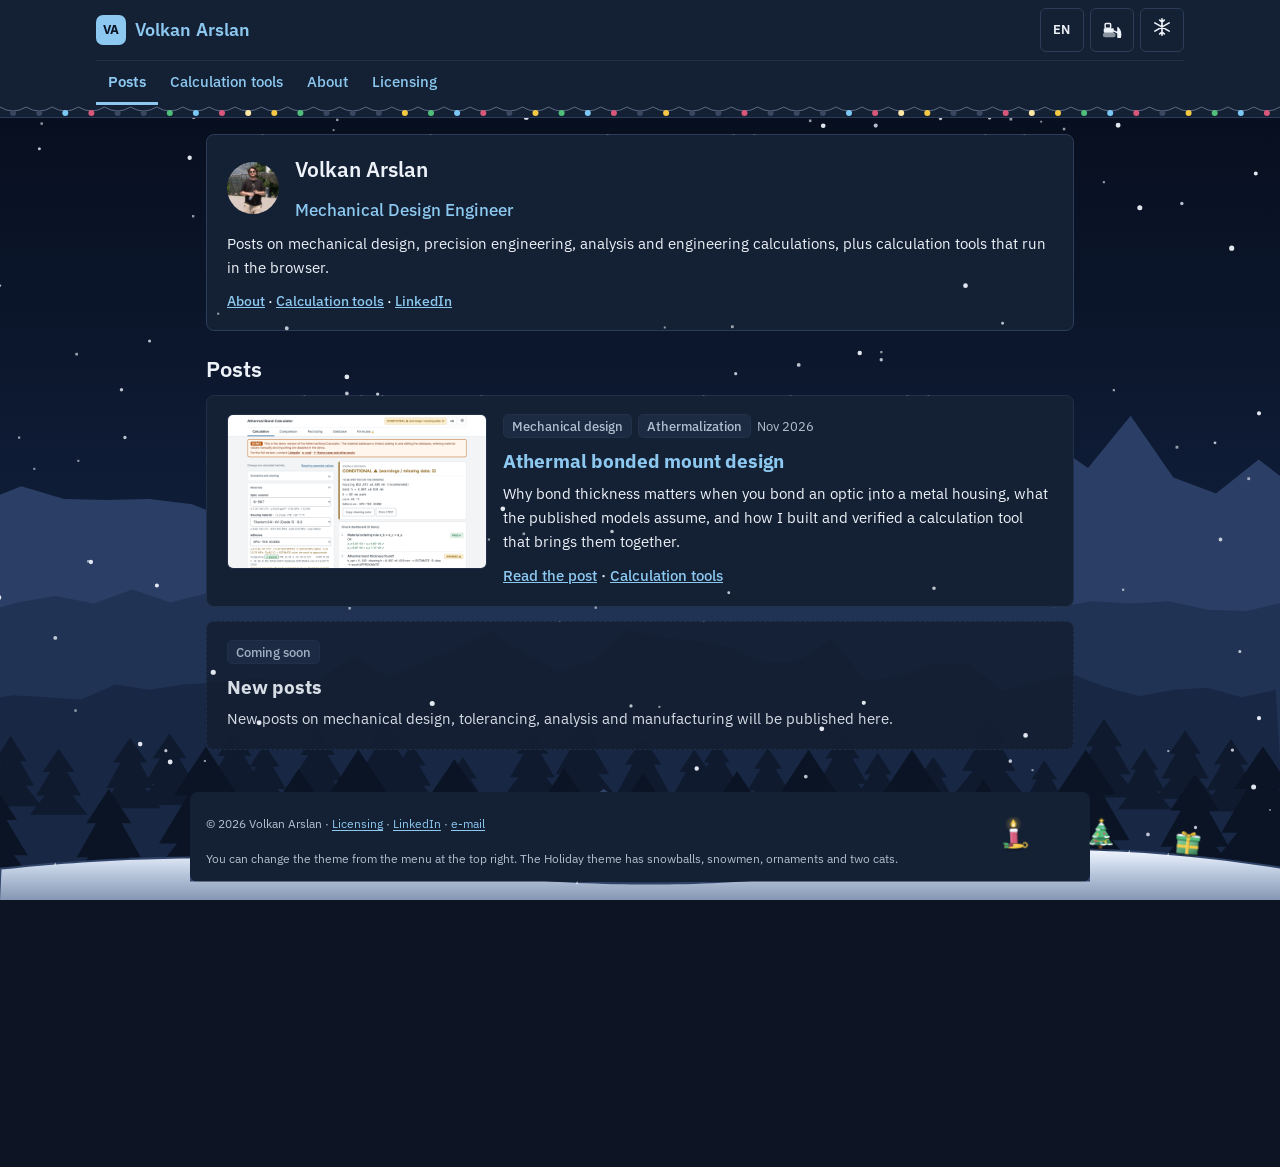
==== commit 4992cb9a: "Add files via upload" ====
--- a/index.html
+++ b/index.html
@@ -10,8 +10,7 @@
 <meta property="og:description" content="Volkan Arslan, mechanical design engineer: posts on mechanical design, precision engineering, GD&T and analysis, and browser-based engineering calculation tools.">
 <meta property="og:type" content="website">
 <link rel="icon" href="data:image/svg+xml,%3Csvg xmlns='http://www.w3.org/2000/svg' viewBox='0 0 32 32'%3E%3Crect width='32' height='32' rx='7' fill='%231d5b88'/%3E%3Ctext x='16' y='21.5' font-family='Arial,sans-serif' font-size='14' font-weight='700' fill='%23fff' text-anchor='middle'%3EVA%3C/text%3E%3C/svg%3E">
-<script>try{var __q=new URLSearchParams(location.search),__qt=__q.get("t"),__ql=__q.get("l");if(__qt&&/^(system|light|dark|holiday)$/.test(__qt))localStorage.setItem("va-site-tema",__qt);if(__ql&&/^(en|tr|de)$/.test(__ql))localStorage.setItem("athermal-bag-hesabi-v14-dil",__ql);if(__qt||__ql){__q.delete("t");__q.delete("l");var __s=__q.toString();history.replaceState(null,"",location.pathname+(__s?"?"+__s:"")+location.hash)}}catch(e){}</script>
-<script>try{var __t=localStorage.getItem("va-site-tema");if(__t==="light"||__t==="dark"||__t==="holiday"){document.documentElement.setAttribute("data-theme",__t);var __v=false;if(__t==="holiday"){var __s=JSON.parse(localStorage.getItem("athermal-bag-hesabi-v14-yilbasi")||"{}").variant,__h=new Date().getHours();__v=__s==="day"||(__s!=="night"&&__h>=9&&__h<16&&!(window.matchMedia&&matchMedia("(prefers-color-scheme: dark)").matches))}if(__v)document.documentElement.setAttribute("data-hol-var","day");document.documentElement.style.colorScheme=__t==="holiday"?(__v?"light":"dark"):__t}}catch(e){}try{var __l=localStorage.getItem("athermal-bag-hesabi-v14-dil");document.documentElement.setAttribute("lang",__l==="tr"||__l==="de"?__l:"en")}catch(e){document.documentElement.setAttribute("lang","en")}</script>
+<script>try{var __t=localStorage.getItem("athermal-bag-hesabi-v14-tema");if(__t===null)__t="holiday";if(__t==="light"||__t==="dark"||__t==="holiday"){document.documentElement.setAttribute("data-theme",__t);var __v=false;if(__t==="holiday"){var __s=JSON.parse(localStorage.getItem("athermal-bag-hesabi-v14-yilbasi")||"{}").variant,__h=new Date().getHours();__v=__s==="day"||(__s!=="night"&&__h>=9&&__h<16&&!(window.matchMedia&&matchMedia("(prefers-color-scheme: dark)").matches))}if(__v)document.documentElement.setAttribute("data-hol-var","day");document.documentElement.style.colorScheme=__t==="holiday"?(__v?"light":"dark"):__t}}catch(e){}try{var __l=localStorage.getItem("athermal-bag-hesabi-v14-dil");document.documentElement.setAttribute("lang",__l==="tr"||__l==="de"?__l:"en")}catch(e){document.documentElement.setAttribute("lang","en")}</script>
 <link rel="stylesheet" href="https://fonts.googleapis.com/css2?family=IBM+Plex+Mono:wght@400;500&family=IBM+Plex+Sans:wght@400;500;600&display=swap" media="print" onload="this.media='all'">
 <link rel="stylesheet" href="assets/site.css">
 </head>
--- a/assets/site.css
+++ b/assets/site.css
@@ -820,5 +820,3 @@
 #app.site .post-card.feed h3{font-size:19px}
 .sitenav a{flex:0 1 auto}
 @media print{.sitenav,.hdrR,.skip{display:none !important}#app.site .card{break-inside:avoid}}
-/* Yılbaşı: manzara (kar tepesi dahil) ve zemin katmanları içeriğin arkasında kalır; kartlar hiçbir zaman örtülmez */
-#app.site main.site-main{position:relative;z-index:22}
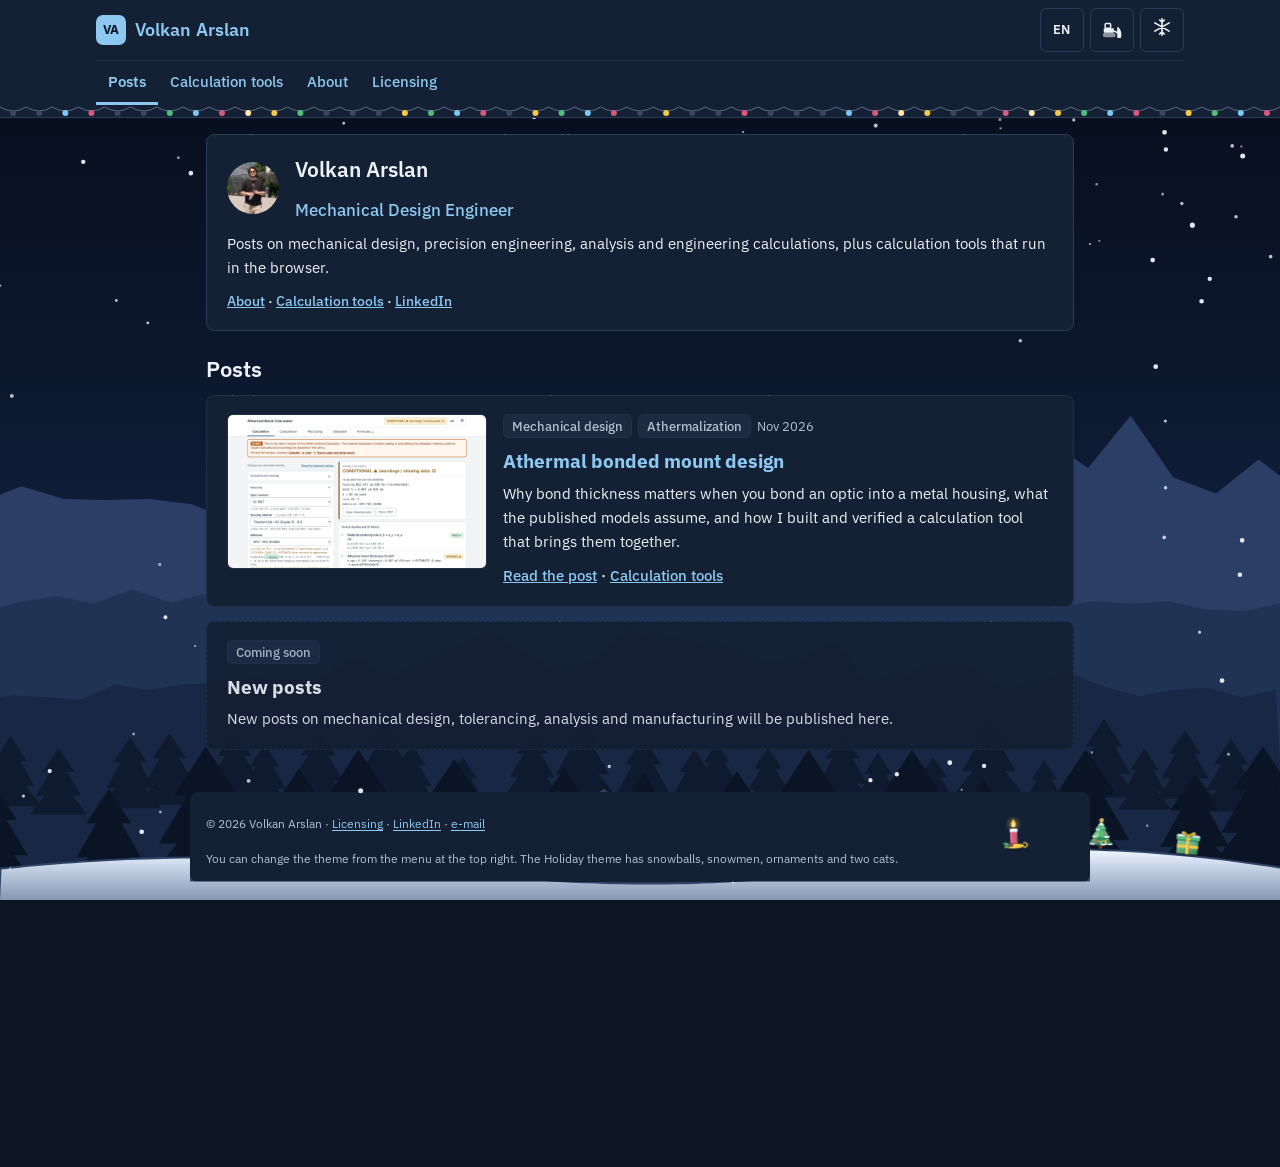
==== commit 764762c9: "Add files via upload" ====
--- a/index.html
+++ b/index.html
@@ -59,6 +59,7 @@
   </header>
   <main class="wrap site-main" id="main">
     <div role="tabpanel" id="sitePane" aria-label="İçerik">
+    <div class="site-stack">
       <section class="card intro" aria-labelledby="introName">
         <div class="hero-id">
           <img class="avatar sm" src="assets/avatar.jpg" alt="Volkan Arslan" width="240" height="240">
@@ -91,6 +92,7 @@
         </article>
       </section>
     </div>
+    </div>
   </main>
   <footer class="wrap">
     <p><span translate="no">© 2026 Volkan Arslan</span> · <a href="license.html">Lisans</a> · <a href="https://www.linkedin.com/in/arslanvolkan" target="_blank" rel="noopener noreferrer">LinkedIn</a> · <a href="#" class="site-mail">e-posta</a></p>
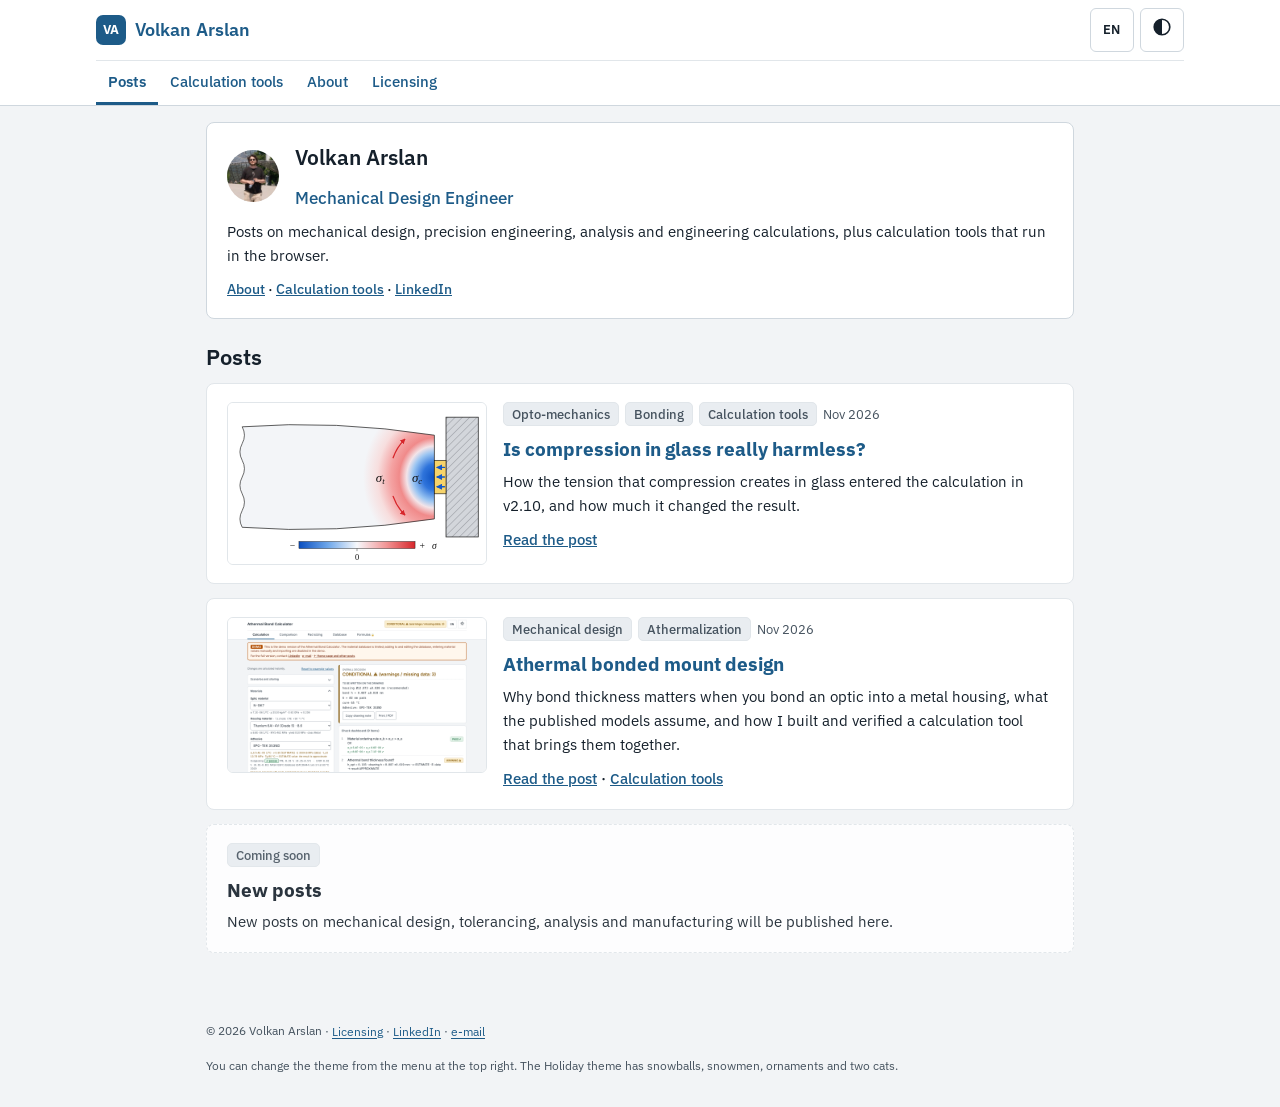
==== commit cef3da3c: "Add files via upload" ====
--- a/index.html
+++ b/index.html
@@ -10,7 +10,8 @@
 <meta property="og:description" content="Volkan Arslan, mechanical design engineer: posts on mechanical design, precision engineering, GD&T and analysis, and browser-based engineering calculation tools.">
 <meta property="og:type" content="website">
 <link rel="icon" href="data:image/svg+xml,%3Csvg xmlns='http://www.w3.org/2000/svg' viewBox='0 0 32 32'%3E%3Crect width='32' height='32' rx='7' fill='%231d5b88'/%3E%3Ctext x='16' y='21.5' font-family='Arial,sans-serif' font-size='14' font-weight='700' fill='%23fff' text-anchor='middle'%3EVA%3C/text%3E%3C/svg%3E">
-<script>try{var __t=localStorage.getItem("athermal-bag-hesabi-v14-tema");if(__t===null)__t="holiday";if(__t==="light"||__t==="dark"||__t==="holiday"){document.documentElement.setAttribute("data-theme",__t);var __v=false;if(__t==="holiday"){var __s=JSON.parse(localStorage.getItem("athermal-bag-hesabi-v14-yilbasi")||"{}").variant,__h=new Date().getHours();__v=__s==="day"||(__s!=="night"&&__h>=9&&__h<16&&!(window.matchMedia&&matchMedia("(prefers-color-scheme: dark)").matches))}if(__v)document.documentElement.setAttribute("data-hol-var","day");document.documentElement.style.colorScheme=__t==="holiday"?(__v?"light":"dark"):__t}}catch(e){}try{var __l=localStorage.getItem("athermal-bag-hesabi-v14-dil");document.documentElement.setAttribute("lang",__l==="tr"||__l==="de"?__l:"en")}catch(e){document.documentElement.setAttribute("lang","en")}</script>
+<script>try{var __q=new URLSearchParams(location.search),__qt=__q.get("t"),__ql=__q.get("l");if(__qt&&/^(system|light|dark|holiday)$/.test(__qt))localStorage.setItem("va-site-tema",__qt);if(__ql&&/^(en|tr|de)$/.test(__ql))localStorage.setItem("athermal-bag-hesabi-v14-dil",__ql);if(__qt||__ql){__q.delete("t");__q.delete("l");var __s=__q.toString();history.replaceState(null,"",location.pathname+(__s?"?"+__s:"")+location.hash)}}catch(e){}</script>
+<script>try{var __t=localStorage.getItem("va-site-tema");if(__t==="light"||__t==="dark"||__t==="holiday"){document.documentElement.setAttribute("data-theme",__t);var __v=false;if(__t==="holiday"){var __s=JSON.parse(localStorage.getItem("athermal-bag-hesabi-v14-yilbasi")||"{}").variant,__h=new Date().getHours();__v=__s==="day"||(__s!=="night"&&__h>=9&&__h<16)}if(__v)document.documentElement.setAttribute("data-hol-var","day");document.documentElement.style.colorScheme=__t==="holiday"?(__v?"light":"dark"):__t}}catch(e){}try{var __l=null;try{__l=localStorage.getItem("athermal-bag-hesabi-v14-dil")}catch(e){}if(__l!=="tr"&&__l!=="de"&&__l!=="en"){var __a=navigator.languages&&navigator.languages.length?navigator.languages:[navigator.language||""];__l="en";for(var __i=0;__i<__a.length;__i++){var __p=String(__a[__i]||"").slice(0,2).toLowerCase();if(__p==="tr"||__p==="de"||__p==="en"){__l=__p;break}}}document.documentElement.setAttribute("lang",__l)}catch(e){document.documentElement.setAttribute("lang","en")}</script>
 <link rel="stylesheet" href="https://fonts.googleapis.com/css2?family=IBM+Plex+Mono:wght@400;500&family=IBM+Plex+Sans:wght@400;500;600&display=swap" media="print" onload="this.media='all'">
 <link rel="stylesheet" href="assets/site.css">
 </head>
@@ -51,7 +52,7 @@
       </div>
       <nav class="tabs sitenav" aria-label="Site">
         <a href="index.html" data-nav="home">Yazılar</a>
-        <a href="tools.html" data-nav="tools">Hesaplama araçları</a>
+        <a href="tools.html" data-nav="tools"><span class="tm">Araçlar</span><span class="td">Hesaplama araçları</span></a>
         <a href="about.html" data-nav="about">Hakkımda</a>
         <a href="license.html" data-nav="license">Lisans</a>
       </nav>
@@ -74,6 +75,15 @@
 
       <section id="posts" aria-labelledby="h-posts">
         <h2 class="feed-h" id="h-posts">Yazılar</h2>
+        <article class="card post-card feed">
+          <a class="pc-img" href="posts/camda-basma.html" tabindex="-1" aria-hidden="true"><img src="assets/basma-cekme.svg" alt="" loading="lazy"></a>
+          <div class="pc-body">
+            <p class="pc-meta"><span class="tag">Opto-mekanik</span> <span class="tag">Yapıştırma</span> <span class="tag">Hesaplama araçları</span> <span class="pc-date">Kasım 2026</span></p>
+            <h3><a href="posts/camda-basma.html">Camda basma gerçekten zararsız mı?</a></h3>
+            <p>v2.10'da camda basmanın oluşturduğu çekme hesaba nasıl girdi ve sonucu ne kadar değiştirdi.</p>
+            <p class="pc-links"><a href="posts/camda-basma.html">Yazıyı oku</a></p>
+          </div>
+        </article>
         <article class="card post-card feed">
           <a class="pc-img" href="posts/athermal-bonding.html" tabindex="-1" aria-hidden="true"><img src="assets/athermal-demo.png" alt="" width="1280" height="760" loading="lazy"></a>
           <div class="pc-body">
@@ -99,6 +109,7 @@
     <p>Temayı sağ üstteki menüden değiştirebilirsiniz. Yılbaşı temasında kar topu, kardan adam, süsler ve iki kedi var.</p>
   </footer>
 </div>
+<script src="assets/i18n/kartlar.js"></script>
 <script src="assets/site.js"></script>
 </body>
 </html>
--- a/assets/site.css
+++ b/assets/site.css
@@ -516,8 +516,9 @@
 table.udt .famb[aria-expanded="true"]::before{content:"▾ "}
 table.udt td.uact{display:table-cell;white-space:normal;margin:0;width:1%;min-width:9.5rem}
 table.udt td.uact .btn,table.udt td.uact .btn.small{width:auto;min-height:32px;padding:0 8px;margin:2px 4px 2px 0;white-space:nowrap;font-size:12.5px}
-table.udt td.uact .cfm{display:inline-block;margin-right:4px;white-space:nowrap}
+table.udt td.uact .cfm{display:block;margin-right:4px;white-space:normal}
 table.udt td{padding-left:6px;padding-right:6px}
+table.udt th.un{max-width:24rem;overflow-wrap:anywhere}   /* v2.10: uzun kullanıcı adı tabloyu taşırmasın */
 @media (min-width:600px) and (max-width:1100px){table.udt{font-size:12px}table.udt th.un{min-width:8rem;max-width:17rem}table.udt td{white-space:normal;overflow-wrap:anywhere}table.udt td.uact{min-width:8.5rem}table.udt tr.urow td,table.udt tr.urow th{padding:5px 4px}}
 /* etiketler (adım 9) */
 .utags{display:inline-flex;flex-wrap:wrap;gap:4px;margin-left:6px;vertical-align:middle}
@@ -740,6 +741,28 @@
   footer.wrap{font-size:8pt;margin-top:6px;padding-top:4px;break-before:avoid}
 }
 @media print{.pin2 .pin td:nth-child(2){min-width:3.4cm}.pin2 .pin td:last-child{white-space:nowrap}}
+
+/* v2.10: Veritabanı › optik α(T) tablosu (kaydırılabilir kap) */
+.uatab{margin:.35rem 0 .1rem;font-size:.9em}.uatab>summary{cursor:pointer}.uatw{max-height:15rem;overflow:auto;-webkit-overflow-scrolling:touch}
+
+/* v2.10 telefon: karar etiketi yalnız simge (≤ 420 px), başlık kelime ortasından bölünmez, sekme çubuğunda kenar solması */
+.top h1{overflow-wrap:normal}
+.top .chip .ci{display:none}
+@media (max-width:420px){
+  .top .chip{position:relative;min-width:44px;justify-content:center;padding:3px 8px}
+  .top .chip .cs{position:absolute;width:1px;height:1px;margin:-1px;overflow:hidden;clip:rect(0 0 0 0);white-space:nowrap}
+  .top .chip .ci{display:inline;font-size:19px;line-height:1}
+}
+.chiptip{position:absolute;right:var(--gut,16px);top:100%;margin-top:6px;max-width:calc(100% - 2 * var(--gut,16px));z-index:40;background:var(--surface);color:var(--ink);border:1px solid var(--line);border-radius:6px;padding:6px 10px;font-size:13px;font-weight:600;box-shadow:0 2px 10px rgba(0,0,0,.25)}
+.chiptip[hidden]{display:none}
+.tabs[data-ovl="r"]{-webkit-mask-image:linear-gradient(to right,#000 calc(100% - 28px),transparent);mask-image:linear-gradient(to right,#000 calc(100% - 28px),transparent)}
+.tabs[data-ovl="l"]{-webkit-mask-image:linear-gradient(to left,#000 calc(100% - 28px),transparent);mask-image:linear-gradient(to left,#000 calc(100% - 28px),transparent)}
+.tabs[data-ovl="l r"]{-webkit-mask-image:linear-gradient(to right,transparent,#000 28px,#000 calc(100% - 28px),transparent);mask-image:linear-gradient(to right,transparent,#000 28px,#000 calc(100% - 28px),transparent)}
+.hpnote{margin:6px 0 0;font-size:12px;opacity:.8;line-height:1.35}
+/* v2.10: geometriden türetilen (devre dışı) h / Δh alanı soluk görünür */
+.fld input.derived{opacity:.6;font-style:italic;cursor:not-allowed}
+.robh{margin:2px 0 0}.robh .rt,.robli .rt{font-style:italic}.robmsg:empty{display:none}
+@media print{[data-robapply],[data-robmsg]{display:none}}
 
 /* ---- Kişisel site: uygulama style.css'inin üstüne (tema değişkenleri, kartlar, başlık, tema menüsü, yılbaşı kapakları ortak) ---- */
 html{scroll-behavior:smooth;scroll-padding-top:calc(var(--hdr, 100px) + 12px)}
@@ -820,3 +843,5 @@
 #app.site .post-card.feed h3{font-size:19px}
 .sitenav a{flex:0 1 auto}
 @media print{.sitenav,.hdrR,.skip{display:none !important}#app.site .card{break-inside:avoid}}
+/* Yılbaşı: manzara (kar tepesi dahil) ve zemin katmanları içeriğin arkasında kalır; kartlar hiçbir zaman örtülmez */
+#app.site main.site-main{position:relative;z-index:22}
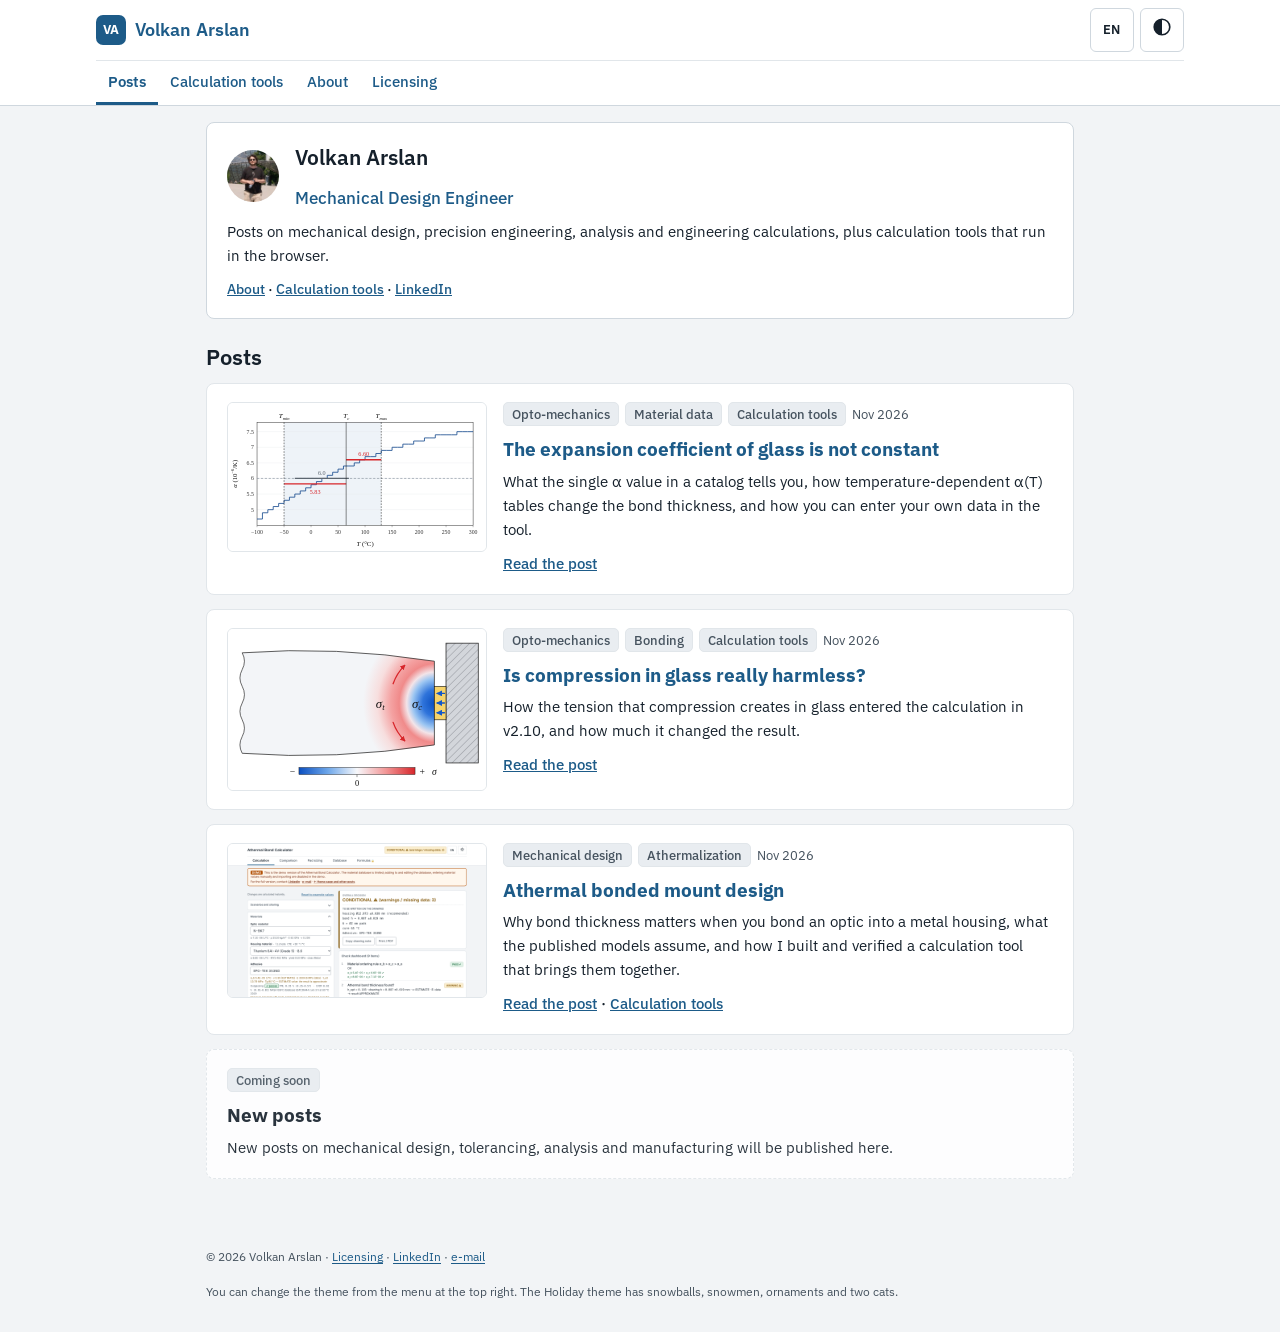
==== commit 125fccb4: "Add files via upload" ====
--- a/index.html
+++ b/index.html
@@ -11,7 +11,7 @@
 <meta property="og:type" content="website">
 <link rel="icon" href="data:image/svg+xml,%3Csvg xmlns='http://www.w3.org/2000/svg' viewBox='0 0 32 32'%3E%3Crect width='32' height='32' rx='7' fill='%231d5b88'/%3E%3Ctext x='16' y='21.5' font-family='Arial,sans-serif' font-size='14' font-weight='700' fill='%23fff' text-anchor='middle'%3EVA%3C/text%3E%3C/svg%3E">
 <script>try{var __q=new URLSearchParams(location.search),__qt=__q.get("t"),__ql=__q.get("l");if(__qt&&/^(system|light|dark|holiday)$/.test(__qt))localStorage.setItem("va-site-tema",__qt);if(__ql&&/^(en|tr|de)$/.test(__ql))localStorage.setItem("athermal-bag-hesabi-v14-dil",__ql);if(__qt||__ql){__q.delete("t");__q.delete("l");var __s=__q.toString();history.replaceState(null,"",location.pathname+(__s?"?"+__s:"")+location.hash)}}catch(e){}</script>
-<script>try{var __t=localStorage.getItem("va-site-tema");if(__t==="light"||__t==="dark"||__t==="holiday"){document.documentElement.setAttribute("data-theme",__t);var __v=false;if(__t==="holiday"){var __s=JSON.parse(localStorage.getItem("athermal-bag-hesabi-v14-yilbasi")||"{}").variant,__h=new Date().getHours();__v=__s==="day"||(__s!=="night"&&__h>=9&&__h<16)}if(__v)document.documentElement.setAttribute("data-hol-var","day");document.documentElement.style.colorScheme=__t==="holiday"?(__v?"light":"dark"):__t}}catch(e){}try{var __l=null;try{__l=localStorage.getItem("athermal-bag-hesabi-v14-dil")}catch(e){}if(__l!=="tr"&&__l!=="de"&&__l!=="en"){var __a=navigator.languages&&navigator.languages.length?navigator.languages:[navigator.language||""];__l="en";for(var __i=0;__i<__a.length;__i++){var __p=String(__a[__i]||"").slice(0,2).toLowerCase();if(__p==="tr"||__p==="de"||__p==="en"){__l=__p;break}}}document.documentElement.setAttribute("lang",__l)}catch(e){document.documentElement.setAttribute("lang","en")}</script>
+<script>try{var __t=localStorage.getItem("va-site-tema");if(__t===null){var __sd=new Date(),__sm=__sd.getMonth(),__sg=__sd.getDate();if((__sm===11&&__sg>=15)||(__sm===0&&__sg<=6))__t="holiday"}if(__t==="light"||__t==="dark"||__t==="holiday"){document.documentElement.setAttribute("data-theme",__t);var __v=false;if(__t==="holiday"){var __s=JSON.parse(localStorage.getItem("athermal-bag-hesabi-v14-yilbasi")||"{}").variant,__d=new Date(),__h=__d.getHours()+__d.getMinutes()/60;__v=__s==="day"||(__s!=="night"&&((__h>=6&&__h<9.5?(__h-6)/5.25:(__h>=9.5&&__h<15?1:(__h>=15&&__h<16.5?1-(__h-15)/0.75:0)))>=0.5))}if(__v)document.documentElement.setAttribute("data-hol-var","day");document.documentElement.style.colorScheme=__t==="holiday"?(__v?"light":"dark"):__t}}catch(e){}try{var __l=null;try{__l=localStorage.getItem("athermal-bag-hesabi-v14-dil")}catch(e){}if(__l!=="tr"&&__l!=="de"&&__l!=="en"){var __a=navigator.languages&&navigator.languages.length?navigator.languages:[navigator.language||""];__l="en";for(var __i=0;__i<__a.length;__i++){var __p=String(__a[__i]||"").slice(0,2).toLowerCase();if(__p==="tr"||__p==="de"||__p==="en"){__l=__p;break}}}document.documentElement.setAttribute("lang",__l)}catch(e){document.documentElement.setAttribute("lang","en")}</script>
 <link rel="stylesheet" href="https://fonts.googleapis.com/css2?family=IBM+Plex+Mono:wght@400;500&family=IBM+Plex+Sans:wght@400;500;600&display=swap" media="print" onload="this.media='all'">
 <link rel="stylesheet" href="assets/site.css">
 </head>
@@ -40,7 +40,7 @@
                 <button type="button" role="radio" aria-checked="true" data-theme-opt="system">Sistem</button>
                 <button type="button" role="radio" aria-checked="false" data-theme-opt="light">Açık</button>
                 <button type="button" role="radio" aria-checked="false" data-theme-opt="dark">Koyu</button>
-                <button type="button" role="radio" aria-checked="false" data-theme-opt="holiday">Yılbaşı</button>
+                <button type="button" role="radio" aria-checked="false" data-theme-opt="holiday">Yılbaşı<span class="seas" hidden> (sezon: otomatik)</span></button>
               </div>
               <div id="holMenuX" class="thx" hidden>
                 <button type="button" id="holRunBtn" aria-pressed="true">Karı durdur</button>
@@ -75,6 +75,15 @@
 
       <section id="posts" aria-labelledby="h-posts">
         <h2 class="feed-h" id="h-posts">Yazılar</h2>
+        <article class="card post-card feed">
+          <a class="pc-img" href="posts/alfa-t.html" tabindex="-1" aria-hidden="true"><img src="assets/alfa-t.svg" alt="" loading="lazy"></a>
+          <div class="pc-body">
+            <p class="pc-meta"><span class="tag">Opto-mekanik</span> <span class="tag">Malzeme verisi</span> <span class="tag">Hesaplama araçları</span> <span class="pc-date">Kasım 2026</span></p>
+            <h3><a href="posts/alfa-t.html">Camın genleşme katsayısı sabit değil</a></h3>
+            <p>Katalogdaki tek α değerinin neyi anlattığı, sıcaklığa bağlı α(T) tablolarının bağ kalınlığını nasıl değiştirdiği ve araçta kendi verinizi nasıl girebileceğiniz.</p>
+            <p class="pc-links"><a href="posts/alfa-t.html">Yazıyı oku</a></p>
+          </div>
+        </article>
         <article class="card post-card feed">
           <a class="pc-img" href="posts/camda-basma.html" tabindex="-1" aria-hidden="true"><img src="assets/basma-cekme.svg" alt="" loading="lazy"></a>
           <div class="pc-body">
--- a/assets/site.css
+++ b/assets/site.css
@@ -96,7 +96,7 @@
   .tabs .tm{display:none}.tabs .td{display:inline}
   .tabs button{flex:0 0 auto;padding:0 26px}
   main{grid-template-columns:minmax(340px,430px) 1fr;align-items:start;gap:22px}
-  #app[data-view="in"] #outPane,#app[data-view="in"] #inPane,#app[data-view="out"] #outPane,#app[data-view="out"] #inPane{display:block}
+  #app[data-view="in"] #outPane,#app[data-view="in"] #inPane,#app[data-view="out"] #outPane,#app[data-view="out"] #inPane{display:block}   /* v2.10 (kullanıcı, 2026-11-26): UX 3.2.7 geri alındı; sağ sütunun tamamı yapışkan (v2.9 düzeni), çünkü yapışkan .resTop alttaki tam genişlik bölümün üstüne biniyordu */
   #app[data-view="in"] #cmpPane,#app[data-view="out"] #cmpPane,#app[data-view="in"] #adhPane,#app[data-view="out"] #adhPane,#app[data-view="in"] #fxPane,#app[data-view="out"] #fxPane{display:none}
   #app[data-view="cmp"] main,#app[data-view="db"] main,#app[data-view="adh"] main,#app[data-view="fx"] main{grid-template-columns:minmax(0,1fr)}
   #app[data-view="cmp"] #cmpPane,#app[data-view="db"] #dbPane,#app[data-view="adh"] #adhPane,#app[data-view="fx"] #fxPane{display:block}
@@ -131,7 +131,7 @@
 .fld{display:block}
 .fld .lab{display:block;font-size:13px;color:var(--ink2);margin-bottom:3px}
 .fld .lab b{font-weight:600;color:var(--ink)}
-.fld .opt{display:inline-block;font-size:11px;line-height:1.5;color:var(--ink2);border:1px solid var(--line);border-radius:4px;padding:0 5px;margin-left:6px;vertical-align:1px;font-weight:400}
+.fld .opt,.prtdlg .opt{display:inline-block;font-size:11px;line-height:1.5;color:var(--ink2);border:1px solid var(--line);border-radius:4px;padding:0 5px;margin-left:6px;vertical-align:1px;font-weight:400}
 .fld .sym{font-family:var(--mono);font-size:12px;color:var(--ink2);margin-left:4px}
 .ctl{min-width:0;max-width:100%;display:flex;align-items:stretch;border:1px solid var(--field-line);border-radius:6px;background:var(--surface);min-height:44px}
 .ctl:focus-within{border-color:var(--focus);box-shadow:0 0 0 2px var(--focus);box-shadow:0 0 0 2px color-mix(in srgb,var(--focus) 35%,transparent)}
@@ -188,7 +188,7 @@
 .recs p{margin:2px 0 4px}
 .recs ul.split{margin:2px 0 0;padding-left:18px}.recs ul.split li{border:0;padding:0 0 5px;font-size:14px}
 .recs details.more2>summary{cursor:pointer;color:var(--accent);font-size:13px;min-height:32px;display:flex;align-items:center}
-.recs .rh{font-weight:600;font-size:13px;margin-bottom:1px}
+.recs .rh{font-weight:500;font-size:13px;margin-bottom:1px;color:var(--ink2)}   /* UX 3.2.6: kalın yalnız ilk cümlede (recHtml <b>) */
 details.xp{background:var(--surface);border:1px solid var(--line);border-radius:8px;margin-bottom:8px}
 details.xp>summary{list-style:none;cursor:pointer;padding:11px 14px;min-height:44px;font-weight:600;display:flex;align-items:center;justify-content:space-between;gap:8px}
 details.xp>summary::-webkit-details-marker{display:none}
@@ -735,15 +735,15 @@
   .ucard .ubar svg{max-height:4.2cm;width:auto;max-width:100%}
   .dash .more,.recs li{font-size:8.6pt}
   .ct th,.ct td{padding:2px 5px}
-  .pin2{display:grid;grid-template-columns:1fr 1fr;gap:10px;align-items:start}
+  .pin2{display:grid;grid-template-columns:minmax(0,1fr) minmax(0,1fr);gap:10px;align-items:start}   /* v2.10: minmax(0,…) — uzun etiket/gaz satırı sütunu taşırmasın */
   .pin2 .pin{width:100%;font-size:8.2pt}
   .pin th,.pin td{padding:1px 4px}
   footer.wrap{font-size:8pt;margin-top:6px;padding-top:4px;break-before:avoid}
 }
-@media print{.pin2 .pin td:nth-child(2){min-width:3.4cm}.pin2 .pin td:last-child{white-space:nowrap}}
+@media print{.pin2 .pin{table-layout:fixed}.pin2 .pin th:first-child{width:46%}.pin2 .pin thead th:nth-child(2){width:38%}.pin2 .pin th,.pin2 .pin td{overflow-wrap:anywhere;word-break:normal;white-space:normal!important}.pin2 .pin td:last-child{white-space:nowrap}.pin2 .pin .gasrow td{white-space:normal}}
 
 /* v2.10: Veritabanı › optik α(T) tablosu (kaydırılabilir kap) */
-.uatab{margin:.35rem 0 .1rem;font-size:.9em}.uatab>summary{cursor:pointer}.uatw{max-height:15rem;overflow:auto;-webkit-overflow-scrolling:touch}
+.uatab{margin:.35rem 0 .1rem}
 
 /* v2.10 telefon: karar etiketi yalnız simge (≤ 420 px), başlık kelime ortasından bölünmez, sekme çubuğunda kenar solması */
 .top h1{overflow-wrap:normal}
@@ -763,6 +763,106 @@
 .fld input.derived{opacity:.6;font-style:italic;cursor:not-allowed}
 .robh{margin:2px 0 0}.robh .rt,.robli .rt{font-style:italic}.robmsg:empty{display:none}
 @media print{[data-robapply],[data-robmsg]{display:none}}
+
+/* α(T) tablosu: görüntüleme penceresi, düzenleyici, form bölümü */
+.atsr{position:absolute;width:1px;height:1px;overflow:hidden;clip:rect(0 0 0 0);clip-path:inset(50%);white-space:nowrap}
+.btn.at-open{position:relative;padding:0 12px}
+table.ct td .btn.at-open,.un .btn.at-open{min-height:32px}
+dialog.atdlg{width:min(calc(100vw - 16px),720px);max-width:none;max-height:calc(100vh - 16px);max-height:calc(100dvh - 16px);padding:0;border:1px solid var(--line);border-radius:10px;background:var(--surface);color:var(--ink);box-shadow:0 12px 40px rgba(0,0,0,.35);overflow:auto;-webkit-overflow-scrolling:touch}
+dialog.atdlg::backdrop{background:rgba(10,16,22,.55)}
+dialog.atdlg:not([open]){display:none}
+dialog.atdlg[open]{display:block}
+.atd-h{position:sticky;top:0;z-index:3;display:flex;gap:10px;align-items:center;justify-content:space-between;padding:10px 14px;background:var(--surface);border-bottom:1px solid var(--line)}
+.atd-h h2{margin:0;font-size:1.05rem;line-height:1.3;overflow-wrap:anywhere;min-width:0}
+.atd-b{padding:10px 14px 16px;min-width:0}
+.atd-b .kv{grid-template-columns:auto minmax(0,1fr)}.atd-b .kv .k{white-space:normal;min-width:0}.atd-b .kv .v{text-align:right}
+.atstate{margin:8px 0;padding:6px 10px;border-radius:6px;background:var(--info-bg);color:var(--info);font-size:13.5px}
+.atstate.s-ok{background:var(--ok-bg);color:var(--ok)}.atstate.s-warn{background:var(--warn-bg);color:var(--warn)}
+.atiss{margin:8px 0;padding:6px 10px 6px 26px;border-radius:6px;font-size:13px;overflow-wrap:anywhere}
+.atiss.warn{background:var(--warn-bg);color:var(--warn)}.atiss.err{background:var(--fail-bg);color:var(--fail)}
+.atiss[hidden]{display:none}
+.atchart{margin:8px 0 2px;min-width:0}
+svg.atc{max-width:100%}
+svg .atcv{stroke:var(--accent);stroke-width:2.4}
+svg .atraw{stroke:var(--c-bond);stroke-width:2;stroke-dasharray:5 3;vector-effect:non-scaling-stroke}
+svg .atrawc{fill:none;stroke:var(--c-bond);stroke-width:1.4;vector-effect:non-scaling-stroke}
+svg .atpt{fill:var(--c-bond);stroke:var(--surface);stroke-width:1}
+svg .atpt.dv{fill:var(--surface);stroke:var(--c-bond);stroke-width:1.6}
+.atleg{display:flex;flex-wrap:wrap;gap:4px 14px;align-items:center;margin:2px 0 6px;color:var(--ink2)}
+.atk{display:inline-block;width:18px;height:0;border-top:3px solid var(--accent);vertical-align:middle;margin-right:4px}
+.atk.r{border-top:3px dashed var(--c-bond)}
+.atk.h{height:10px;border:1px solid var(--hatch);background:repeating-linear-gradient(45deg,var(--hatch) 0 1px,transparent 1px 5px)}
+.atseg{margin:8px 0}
+.attw{max-height:50vh;overflow:auto;-webkit-overflow-scrolling:touch}
+table.ct tr.atx td{color:var(--ink2);font-style:italic}
+table.ct tr.hl td{background:var(--sel-bg);font-style:normal;color:var(--ink)}
+.atfmt{border:1px solid var(--line);border-radius:8px;margin:8px 0;padding:6px 10px}
+.atfmt legend{font-size:12.5px;color:var(--ink2);padding:0 4px}
+.atfmt .tgl{display:flex;align-items:flex-start;gap:6px;min-height:32px;padding:3px 0}
+.atrow2{display:grid;grid-template-columns:repeat(auto-fit,minmax(11rem,1fr));gap:4px 12px}
+.atpoly{display:grid;grid-template-columns:repeat(auto-fit,minmax(8rem,1fr));gap:4px 12px}
+.atfld .atsum{margin:2px 0 6px}
+.atbtns{margin:4px 0;flex-wrap:wrap}
+.atcons.warnx{color:var(--warn)}
+@media (max-width:600px){
+  dialog.atdlg{width:100vw;max-width:100vw;height:100vh;height:100dvh;max-height:none;border-radius:0;border:0}
+  .atd-b{padding:8px 12px 16px}
+  .attw{max-height:45vh}
+}
+@media print{dialog.atdlg{display:none!important}}
+
+
+/* ===== v2.10 UX turu (yalnız gösterim) ===== */
+.srs{position:absolute;width:1px;height:1px;overflow:hidden;clip:rect(0 0 0 0);clip-path:inset(50%);white-space:nowrap;margin:0;padding:0;border:0}
+.draw li.hwhy{font-family:var(--font);font-size:12.5px;color:var(--ink2)}
+.bord{display:inline-block;margin-left:6px;padding:0 7px;border:1px solid var(--line);border-radius:9px;font-size:11px;line-height:17px;font-weight:600;color:var(--ink2);background:var(--surface2);white-space:nowrap;vertical-align:1px}
+.mclink{margin:0 0 6px 30px;color:var(--ink2)}
+.recinfo{margin-top:12px}.recinfo>summary{cursor:pointer;min-height:44px;display:flex;align-items:center;gap:6px;font-weight:600;font-size:14px}.recinfo>ul{margin-top:6px}
+.robwhy{font-size:12.5px;color:var(--ink2);margin:1px 0 2px}
+.hoptwhy{margin:2px 0 6px}
+.ctl.sf{min-height:38px;margin-bottom:6px}.selfilt{width:100%;font-size:16px}.sfn{min-height:0;font-size:12px}.sfn:empty{display:none}
+.flashrow{outline:2px solid var(--accent);outline-offset:-2px;background:var(--sel-bg,rgba(255,242,204,.4))}
+.cmpwith{margin-left:4px;white-space:normal}
+table.ct td.c0 .btn+.btn{margin:4px 0 0 0}
+.scn-title{margin:10px 0 4px}.scn-title .ctl{margin-top:2px}
+.scn-cards{display:none}
+.scn-diff{margin:6px 0 8px}
+.scn-card{border:1px solid var(--line);border-radius:8px;padding:8px 10px;margin:0 0 8px;background:var(--surface)}
+.scn-card .sc-h{font-size:13px;font-weight:600;margin-bottom:6px}
+.scn-card .sc-ab{display:grid;grid-template-columns:minmax(0,1fr) minmax(0,1fr);gap:8px}
+.scn-card .sc-c{min-width:0;display:flex;flex-direction:column;align-items:flex-start;gap:4px}
+.scn-card .sc-l{font-size:11px;font-weight:700;color:var(--ink2)}
+.scn-card .sc-t{font-size:13px;overflow-wrap:anywhere}
+.scn-cl.dif .scn-card.same{display:none}
+.sc-v{display:-webkit-box;-webkit-box-orient:vertical;-webkit-line-clamp:2;line-clamp:2;overflow:hidden;text-align:left;background:none;border:0;padding:2px 0;color:var(--ink2);font-size:12px;cursor:pointer;max-width:100%;overflow-wrap:anywhere;min-height:24px}
+.sc-v.open{-webkit-line-clamp:unset;line-clamp:unset;overflow:visible}
+@media (max-width:599px){.scn-wide{display:none}.scn-cards{display:block}}
+/* telefonda Girdiler altında yapışkan mini sonuç şeridi (UX 6.2.1) */
+.minibar{display:none;position:fixed;left:0;right:0;bottom:0;z-index:40;min-height:48px;box-sizing:border-box;padding:6px max(16px,env(safe-area-inset-right,0px)) calc(6px + env(safe-area-inset-bottom,0px)) max(16px,env(safe-area-inset-left,0px));background:var(--surface);border:0;border-top:1px solid var(--line);box-shadow:0 -2px 10px rgba(0,0,0,.14);color:var(--ink);font:inherit;text-align:left;cursor:pointer;align-items:center;gap:8px}
+.minibar .mb-t{flex:1;min-width:0;display:flex;flex-wrap:wrap;gap:2px 10px;align-items:center;font-size:14px}
+.minibar .ms-d{font-weight:600;font-size:13px;padding:2px 8px;border-radius:5px;border:1px solid transparent;white-space:nowrap}
+.minibar .ms-h,.minibar .ms-y{white-space:nowrap}
+.minibar .mb-go{font-size:22px;color:var(--ink2);flex:none}
+@keyframes mbflash{from{background:var(--sel-bg,#fff2cc)}to{background:var(--surface)}}
+@media (prefers-reduced-motion:no-preference){.minibar.flash{animation:mbflash .9s ease-out}}
+@media (max-width:899px){
+  #app[data-view="in"] .minibar:not([hidden]){display:flex}
+  #app[data-view="in"]{padding-bottom:calc(56px + env(safe-area-inset-bottom,0px))}   /* içeriğin son satırı şeridin altında kalmasın */
+}
+@media print{
+  .minibar,.srs,.mclink,.recinfo>summary .num{display:none !important}
+  #results,.resTop,.resRest{display:block !important;position:static !important;max-height:none !important;overflow:visible !important}
+  h2,h3,details>summary{break-after:avoid;page-break-after:avoid}
+  #printIn{break-inside:avoid}
+  .hwhy,.robli{display:none !important}   /* çizim notu kutusunda yalnız çizime yazılacak satırlar basılır (UX 3.2.2) */
+}
+
+/* v2.10: yazdırma başlığı penceresi ve basımda kullanıcı başlığı */
+dialog.prtdlg{width:min(calc(100vw - 16px),440px)}
+.prtdlg h2{margin:0 0 10px;font-size:1.05rem}
+.prtdlg .btnrow{display:flex;gap:8px;flex-wrap:wrap;margin-top:10px}
+#printTitle{margin:0 0 4px;font-size:20pt;line-height:1.2;overflow-wrap:anywhere}
+@media print{html.pt-on .top h1{display:none}}
 
 /* ---- Kişisel site: uygulama style.css'inin üstüne (tema değişkenleri, kartlar, başlık, tema menüsü, yılbaşı kapakları ortak) ---- */
 html{scroll-behavior:smooth;scroll-padding-top:calc(var(--hdr, 100px) + 12px)}
@@ -845,3 +945,11 @@
 @media print{.sitenav,.hdrR,.skip{display:none !important}#app.site .card{break-inside:avoid}}
 /* Yılbaşı: manzara (kar tepesi dahil) ve zemin katmanları içeriğin arkasında kalır; kartlar hiçbir zaman örtülmez */
 #app.site main.site-main{position:relative;z-index:22}
+/* yazı tablosu (yeni_yazi.py "tablo" bloğu) */
+.post-table{overflow-x:auto;margin:6px 0 14px;-webkit-overflow-scrolling:touch}
+.post-table table{border-collapse:collapse;width:100%;font-size:15px}
+.post-table th,.post-table td{border:1px solid var(--line);padding:6px 10px;text-align:left;vertical-align:top;font-size:15px;line-height:1.4}
+.post-table thead th{background:var(--surface2);font-weight:600}
+.post-table tbody th{font-weight:500;color:var(--ink)}
+.post-table td{font-variant-numeric:tabular-nums;white-space:nowrap}
+.post-table tbody th{min-width:9em}
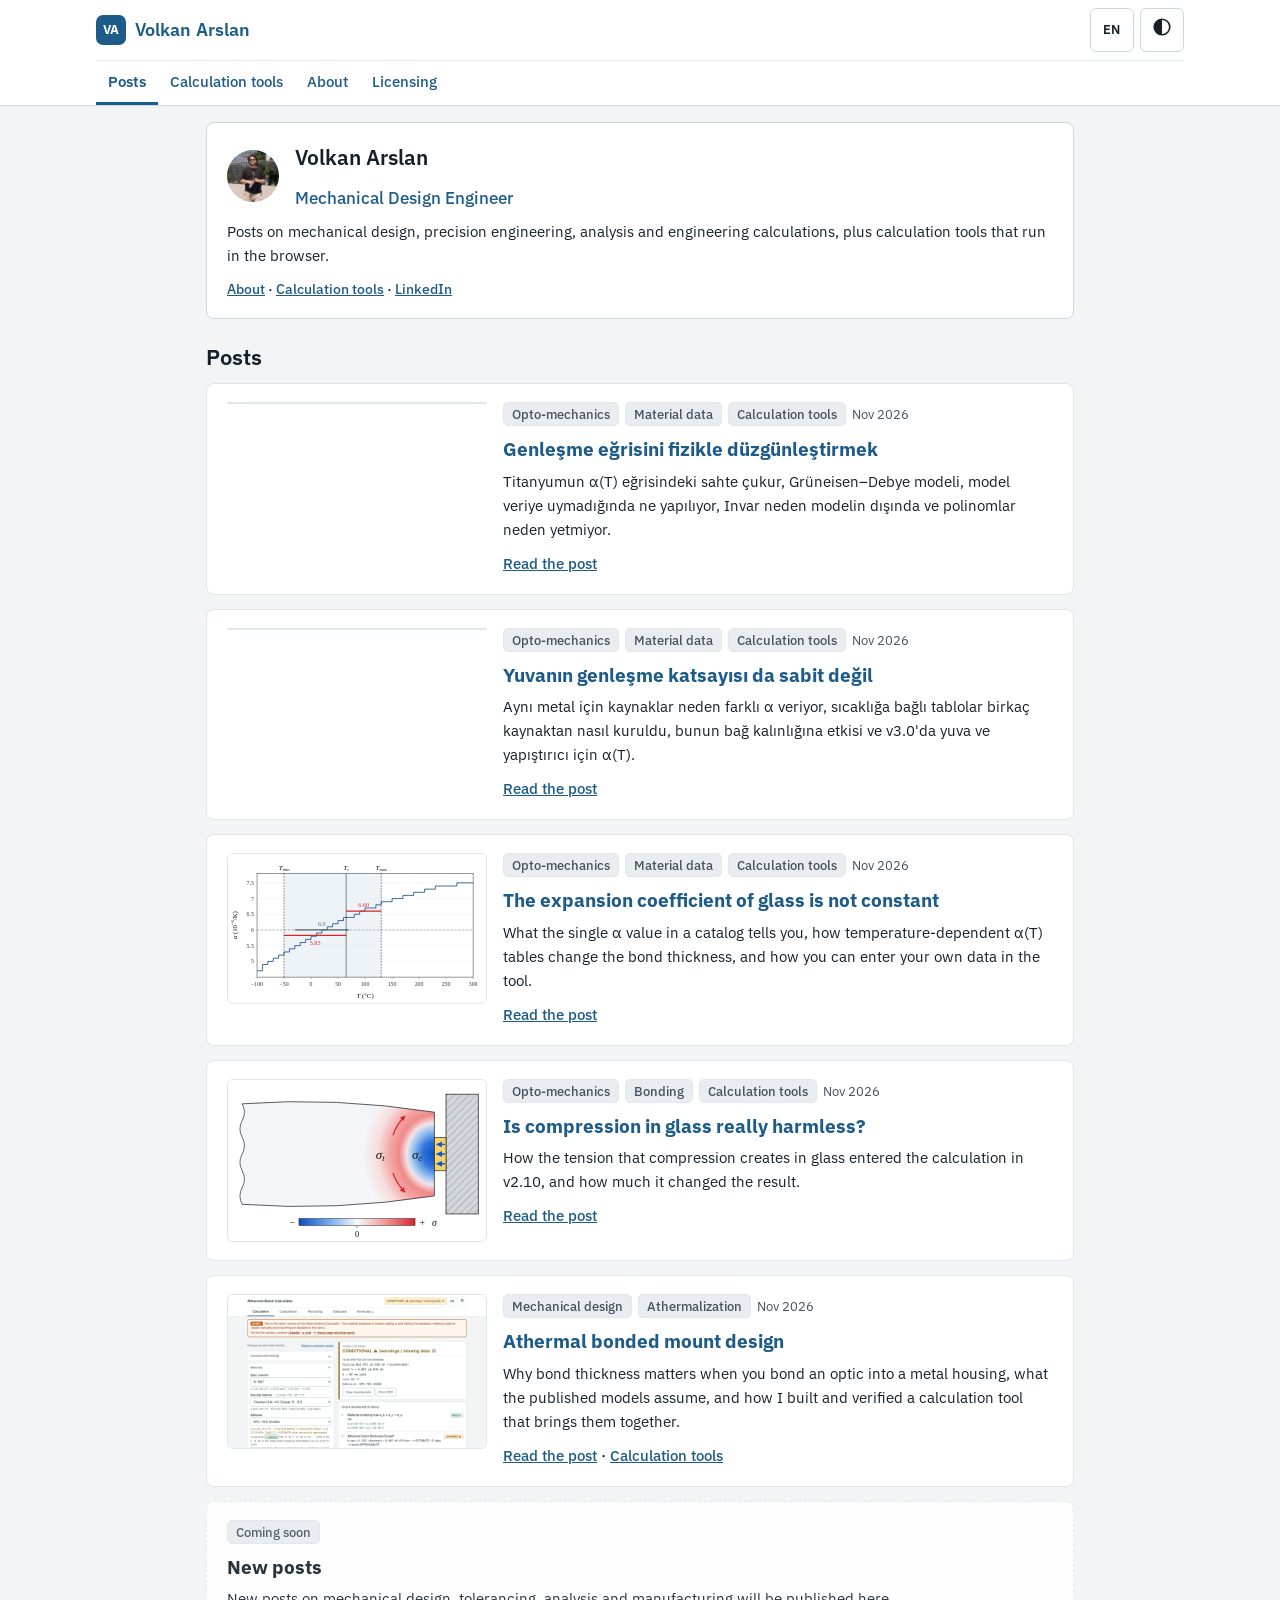
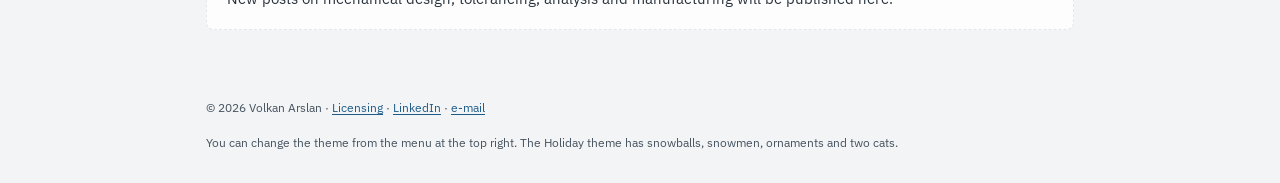
==== commit be4de6e9: "Add files via upload" ====
--- a/index.html
+++ b/index.html
@@ -76,6 +76,24 @@
       <section id="posts" aria-labelledby="h-posts">
         <h2 class="feed-h" id="h-posts">Yazılar</h2>
         <article class="card post-card feed">
+          <a class="pc-img" href="posts/alfa-egri-modeli.html" tabindex="-1" aria-hidden="true"><img src="assets/alfa-model-ti.svg" alt="" loading="lazy"></a>
+          <div class="pc-body">
+            <p class="pc-meta"><span class="tag">Opto-mekanik</span> <span class="tag">Malzeme verisi</span> <span class="tag">Hesaplama araçları</span> <span class="pc-date">Kasım 2026</span></p>
+            <h3><a href="posts/alfa-egri-modeli.html">Genleşme eğrisini fizikle düzgünleştirmek</a></h3>
+            <p>Titanyumun α(T) eğrisindeki sahte çukur, Grüneisen–Debye modeli, model veriye uymadığında ne yapılıyor, Invar neden modelin dışında ve polinomlar neden yetmiyor.</p>
+            <p class="pc-links"><a href="posts/alfa-egri-modeli.html">Yazıyı oku</a></p>
+          </div>
+        </article>
+        <article class="card post-card feed">
+          <a class="pc-img" href="posts/yuva-alfa-t.html" tabindex="-1" aria-hidden="true"><img src="assets/yuva-alfa-t.svg" alt="" loading="lazy"></a>
+          <div class="pc-body">
+            <p class="pc-meta"><span class="tag">Opto-mekanik</span> <span class="tag">Malzeme verisi</span> <span class="tag">Hesaplama araçları</span> <span class="pc-date">Kasım 2026</span></p>
+            <h3><a href="posts/yuva-alfa-t.html">Yuvanın genleşme katsayısı da sabit değil</a></h3>
+            <p>Aynı metal için kaynaklar neden farklı α veriyor, sıcaklığa bağlı tablolar birkaç kaynaktan nasıl kuruldu, bunun bağ kalınlığına etkisi ve v3.0'da yuva ve yapıştırıcı için α(T).</p>
+            <p class="pc-links"><a href="posts/yuva-alfa-t.html">Yazıyı oku</a></p>
+          </div>
+        </article>
+        <article class="card post-card feed">
           <a class="pc-img" href="posts/alfa-t.html" tabindex="-1" aria-hidden="true"><img src="assets/alfa-t.svg" alt="" loading="lazy"></a>
           <div class="pc-body">
             <p class="pc-meta"><span class="tag">Opto-mekanik</span> <span class="tag">Malzeme verisi</span> <span class="tag">Hesaplama araçları</span> <span class="pc-date">Kasım 2026</span></p>
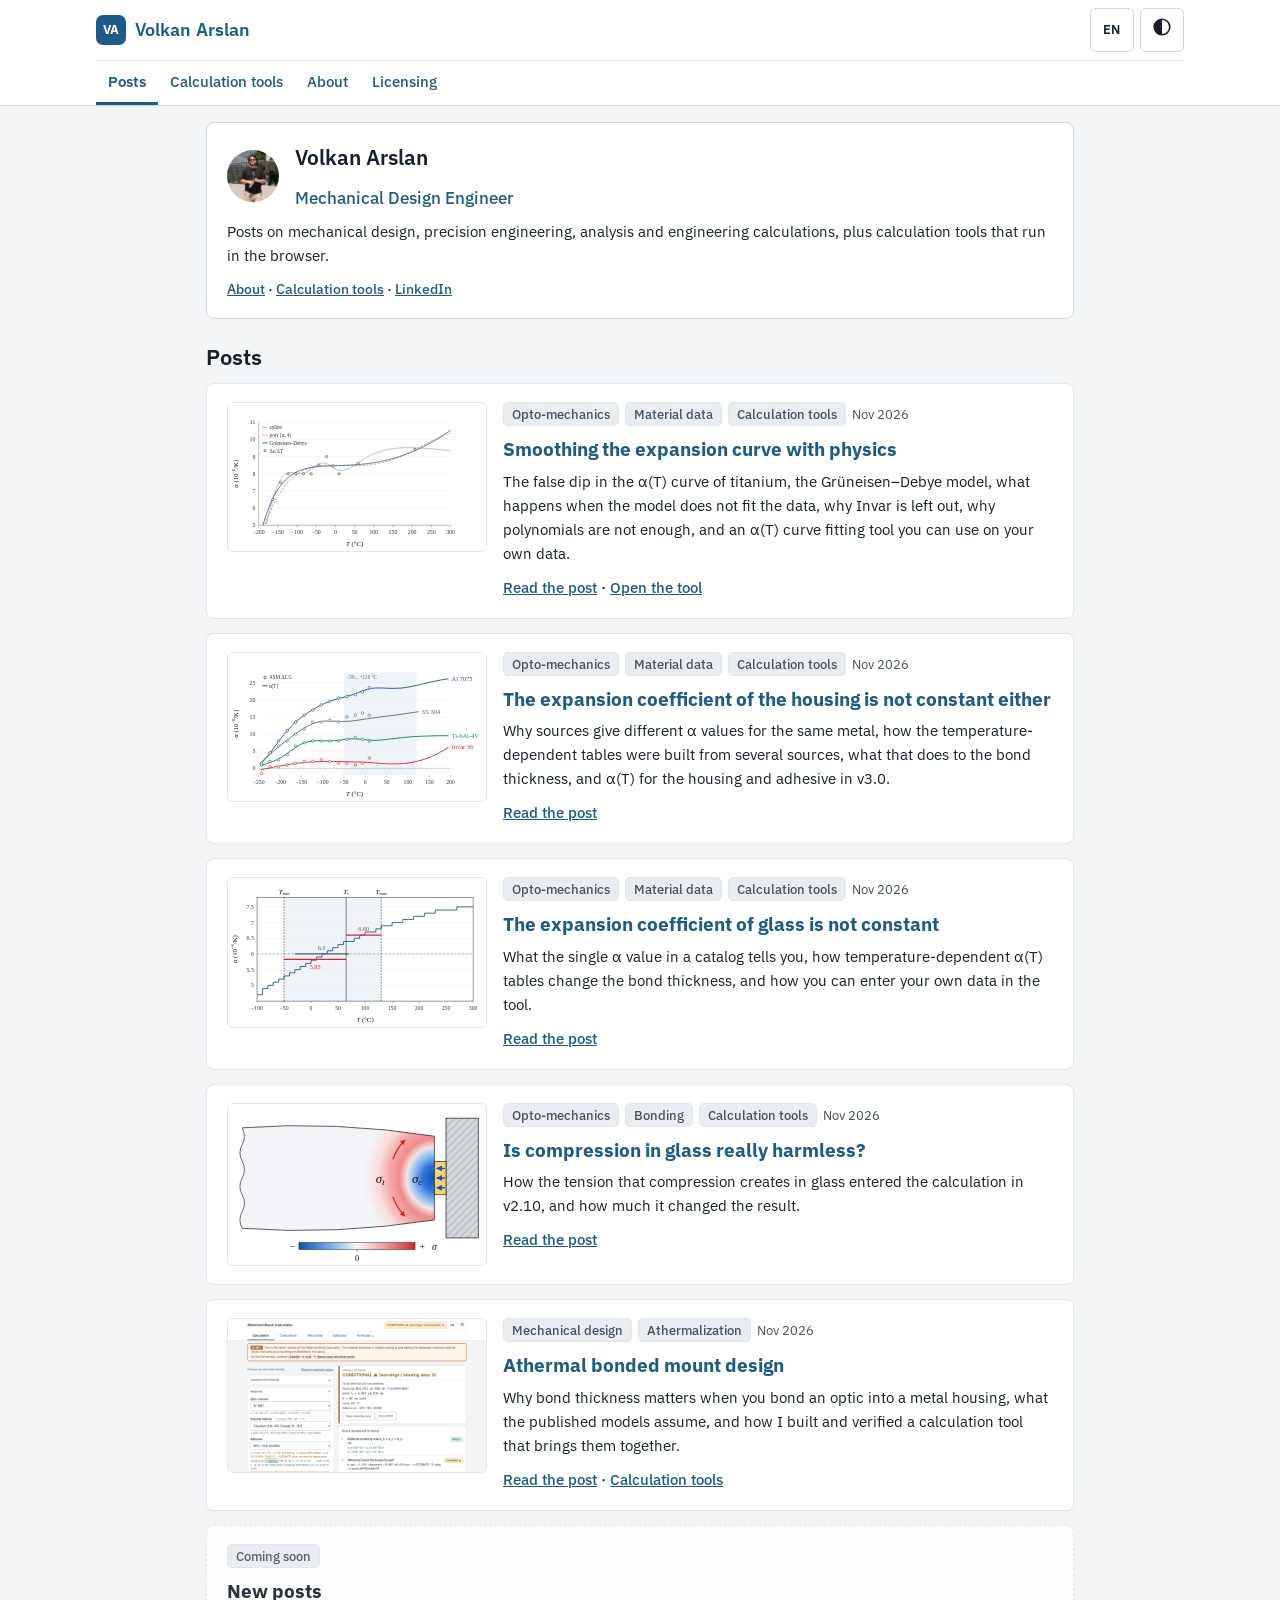
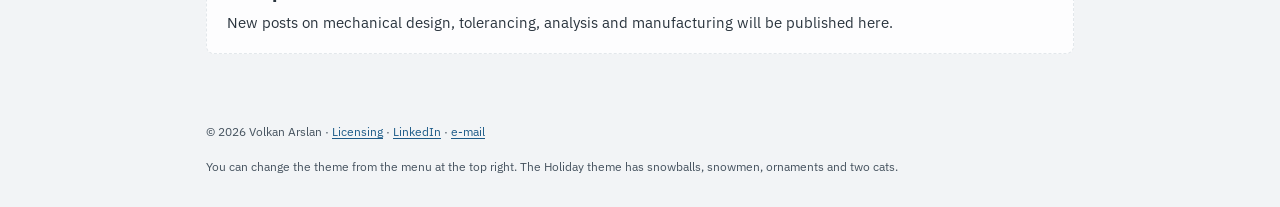
==== commit 13cfe7b2: "Add files via upload" ====
--- a/index.html
+++ b/index.html
@@ -80,8 +80,8 @@
           <div class="pc-body">
             <p class="pc-meta"><span class="tag">Opto-mekanik</span> <span class="tag">Malzeme verisi</span> <span class="tag">Hesaplama araçları</span> <span class="pc-date">Kasım 2026</span></p>
             <h3><a href="posts/alfa-egri-modeli.html">Genleşme eğrisini fizikle düzgünleştirmek</a></h3>
-            <p>Titanyumun α(T) eğrisindeki sahte çukur, Grüneisen–Debye modeli, model veriye uymadığında ne yapılıyor, Invar neden modelin dışında ve polinomlar neden yetmiyor.</p>
-            <p class="pc-links"><a href="posts/alfa-egri-modeli.html">Yazıyı oku</a></p>
+            <p>Titanyumun α(T) eğrisindeki sahte çukur, Grüneisen–Debye modeli, model veriye uymadığında ne yapılıyor, Invar neden modelin dışında, polinomlar neden yetmiyor ve kendi verinize uygulayabileceğiniz α(T) eğri oturtma aracı.</p>
+            <p class="pc-links"><a href="posts/alfa-egri-modeli.html">Yazıyı oku</a> · <a href="tools/alfa-egri/index.html">Aracı aç</a></p>
           </div>
         </article>
         <article class="card post-card feed">
--- a/assets/site.css
+++ b/assets/site.css
@@ -717,10 +717,21 @@
 .ucard .ubest table{margin:6px 0}.ucard .warnx{color:var(--warn)}
 /* v2.9 yazdırma sıkıştırma: büyük kartlar bölünebilir (boş sayfa kalmasın), küçük parçalar bölünmez; çizimler yan yana ve küçük; denetimler basılmaz */
 @media print{
-  @page{size:A4;margin:11mm 12mm}
+  @page{size:A4;margin:9mm 10mm}   /* v2.10: 11×12 → 9×10 mm (sayfa sayısı) */
   body{font-size:9pt;line-height:1.32}
   #results h2{font-size:11pt;margin:0 0 4px}
   #results section.card{break-inside:auto !important;padding:7px 9px;margin:0 0 6px;border-radius:4px}
+  #results .card,#results .gcard,#results details.xp,#results details.xp2{break-inside:auto !important}   /* v2.10: section olmayan büyük kartlar (Ne yapmalı, Grafikler, Ayrıntılar) da bölünebilir; yarım sayfa boşluk kalmasın */
+  #results .gcard{padding:6px 8px;margin:0 0 6px}
+  .gcard .cw svg,.gcard .plotsvg{break-inside:avoid}
+  #results .gwrap,#results .gwrap>div,#results .gcard .cw,#results .recs>li{break-inside:auto !important}   /* v2.10: büyük gruplar bölünebilir; çizimin kendisi bölünmez */
+  .gcard svg{max-height:5.6cm !important}
+  .gcard .cw[data-k="stress"] svg,.gcard .cw[data-k="bar"] svg{max-height:4.8cm !important}
+  .gwrap svg{max-height:5.2cm !important}
+  .ucard .ubar svg{max-height:3.4cm !important}
+  #results .recs{display:block !important}   /* ızgara yerine akış: Chrome basımda ızgara satırlarını bölmekte zorlanıyor */
+  #results .recs>li{margin:0 0 4px}
+  #results h2.small:has(+ details.xp):not(:has(~ details.xp[open])){display:none}   /* v2.10: ayrıntıların hepsi kapalıysa "AYRINTILAR" başlığı tek başına sayfa açmasın */
   #results .verdict .big{font-size:14pt}
   .dash>li,.recs>li,.ubest,.gwrap>div,.ct,.unc-t,.pin,.plotsvg,.draw,.thnote,.legend{break-inside:avoid}
   #results h2,#results h3,.uh,h2.small{break-after:avoid}
@@ -739,6 +750,28 @@
   .pin2 .pin{width:100%;font-size:8.2pt}
   .pin th,.pin td{padding:1px 4px}
   footer.wrap{font-size:8pt;margin-top:6px;padding-top:4px;break-before:avoid}
+  footer.wrap{display:none !important}   /* v2.10: içeriği #printFoot ile 1. sayfada */
+  #printFoot{margin:0 0 6px}
+  /* v2.10 (kullanıcı, 2026-11-26): basımdan çıkarılanlar (ekranda kalır) */
+  #app{padding-bottom:0 !important} main.wrap{padding-bottom:0 !important;margin-bottom:0 !important}   /* telefon mini şerit boşluğu basımda boş son sayfa açmasın */
+  #uncCard{display:none !important}
+  #results section.card:has(> details.how:only-child){display:none !important}
+  /* v2.10 (kullanıcı): hedef 2 sayfa (tek yaprak, arkalı önlü). Gerilme ve bar grafiği yan yana; lejant ve tablolar sıkı */
+  /* v3.0 (kullanıcı, 2026-11-26): baskıda grafik lejantı/not satırları ve GEÇTİ/BİLGİ maddelerinin ayrıntısı yok (ekranda kalır) */
+  #results .gcard .legend,#results details.lgd,#results .gcard .note-line{display:none !important}
+  .dash>li:has(>details>summary .chip.s-ok)>details>summary .val,.dash>li:has(>details>summary .chip.s-info)>details>summary .val,.dash>li:has(>details>summary .chip.s-ok)>details>summary .ineq,.dash>li:has(>details>summary .chip.s-ok)>:not(details),.dash>li:has(>details>summary .chip.s-info)>:not(details){display:none !important}
+  #results .resRest{display:grid !important;grid-template-columns:minmax(0,1fr) minmax(0,1fr);column-gap:8px;align-items:start}
+  #results .resRest>*{grid-column:1 / -1;min-width:0}
+  #results .resRest>section.gcard:has(.cw[data-k="stress"]),#results .resRest>section.gcard:has(.cw[data-k="bar"]){grid-column:auto}
+  .gcard .cw[data-k="stress"] svg,.gcard .cw[data-k="bar"] svg{max-height:4.6cm !important}
+  .gcard .legend,details.lgd .legend{font-size:7.4pt;line-height:1.25}
+  .gwrap svg{max-height:4.8cm !important}
+  .pin2 .pin{font-size:7.6pt !important}
+  .pin th,.pin td{padding:0 3px !important;line-height:1.2}
+  #results .recs>li{font-size:8.2pt;margin:0 0 2px}
+  body{font-size:8.6pt;line-height:1.28}   /* yalnız kapalı "nasıl" ayrıntısı olan kap (tornado) basımda boş çerçeve bırakmasın */   /* belirsizlik bandı, Tg üstü senaryo, dayanıklı h tabloları */
+  .dash>li details>.more{display:none !important}   /* pano yük durumu tabloları ve madde notları; madde satırı ve sonuç kalır */
+  .recs details.more2{display:none !important}   /* "Ne yapmalı" uzun açıklamaları; başlık ve kalın ilk cümle kalır */
 }
 @media print{.pin2 .pin{table-layout:fixed}.pin2 .pin th:first-child{width:46%}.pin2 .pin thead th:nth-child(2){width:38%}.pin2 .pin th,.pin2 .pin td{overflow-wrap:anywhere;word-break:normal;white-space:normal!important}.pin2 .pin td:last-child{white-space:nowrap}.pin2 .pin .gasrow td{white-space:normal}}
 
@@ -863,6 +896,17 @@
 .prtdlg .btnrow{display:flex;gap:8px;flex-wrap:wrap;margin-top:10px}
 #printTitle{margin:0 0 4px;font-size:20pt;line-height:1.2;overflow-wrap:anywhere}
 @media print{html.pt-on .top h1{display:none}}
+.meta.unitw{color:var(--info)}.meta.unitw[hidden]{display:none}
+.meta.adhw[hidden]{display:none}
+/* UX 5.2.2: Veri tablosu satır menüsü */
+.uactm>summary{list-style:none;display:inline-flex;align-items:center;cursor:pointer;white-space:nowrap}
+.uactm>summary::-webkit-details-marker{display:none}
+.uactm .uactl{display:flex;flex-direction:column;align-items:stretch;gap:4px;margin-top:4px}
+.uactm .uactl .btn{margin:0}
+#adhLoadSt .ubadge{font-size:11px;font-weight:600;vertical-align:2px;margin-left:6px}.ubadge.same{color:var(--ok);background:var(--ok-bg);border:1px solid transparent;border-radius:9px;padding:0 7px}
+.scnpeek{font-size:12px;background:var(--surface2);border:1px solid var(--line);border-radius:4px;padding:0 4px;overflow-wrap:anywhere}
+.atfile{display:flex;flex-wrap:wrap;gap:6px 10px;align-items:center;margin:6px 0 2px}.atfile .atsheet{display:inline-flex;gap:6px;align-items:center;margin:0}
+.utagf .tagf{display:flex;flex-wrap:wrap;gap:6px;align-items:center;margin:4px 0 8px}.utagf .tagf .lab{font-size:13px;color:var(--ink2)}.sftag{display:inline-flex;gap:6px;align-items:center;margin:4px 0 0;font-size:13px}
 
 /* ---- Kişisel site: uygulama style.css'inin üstüne (tema değişkenleri, kartlar, başlık, tema menüsü, yılbaşı kapakları ortak) ---- */
 html{scroll-behavior:smooth;scroll-padding-top:calc(var(--hdr, 100px) + 12px)}
